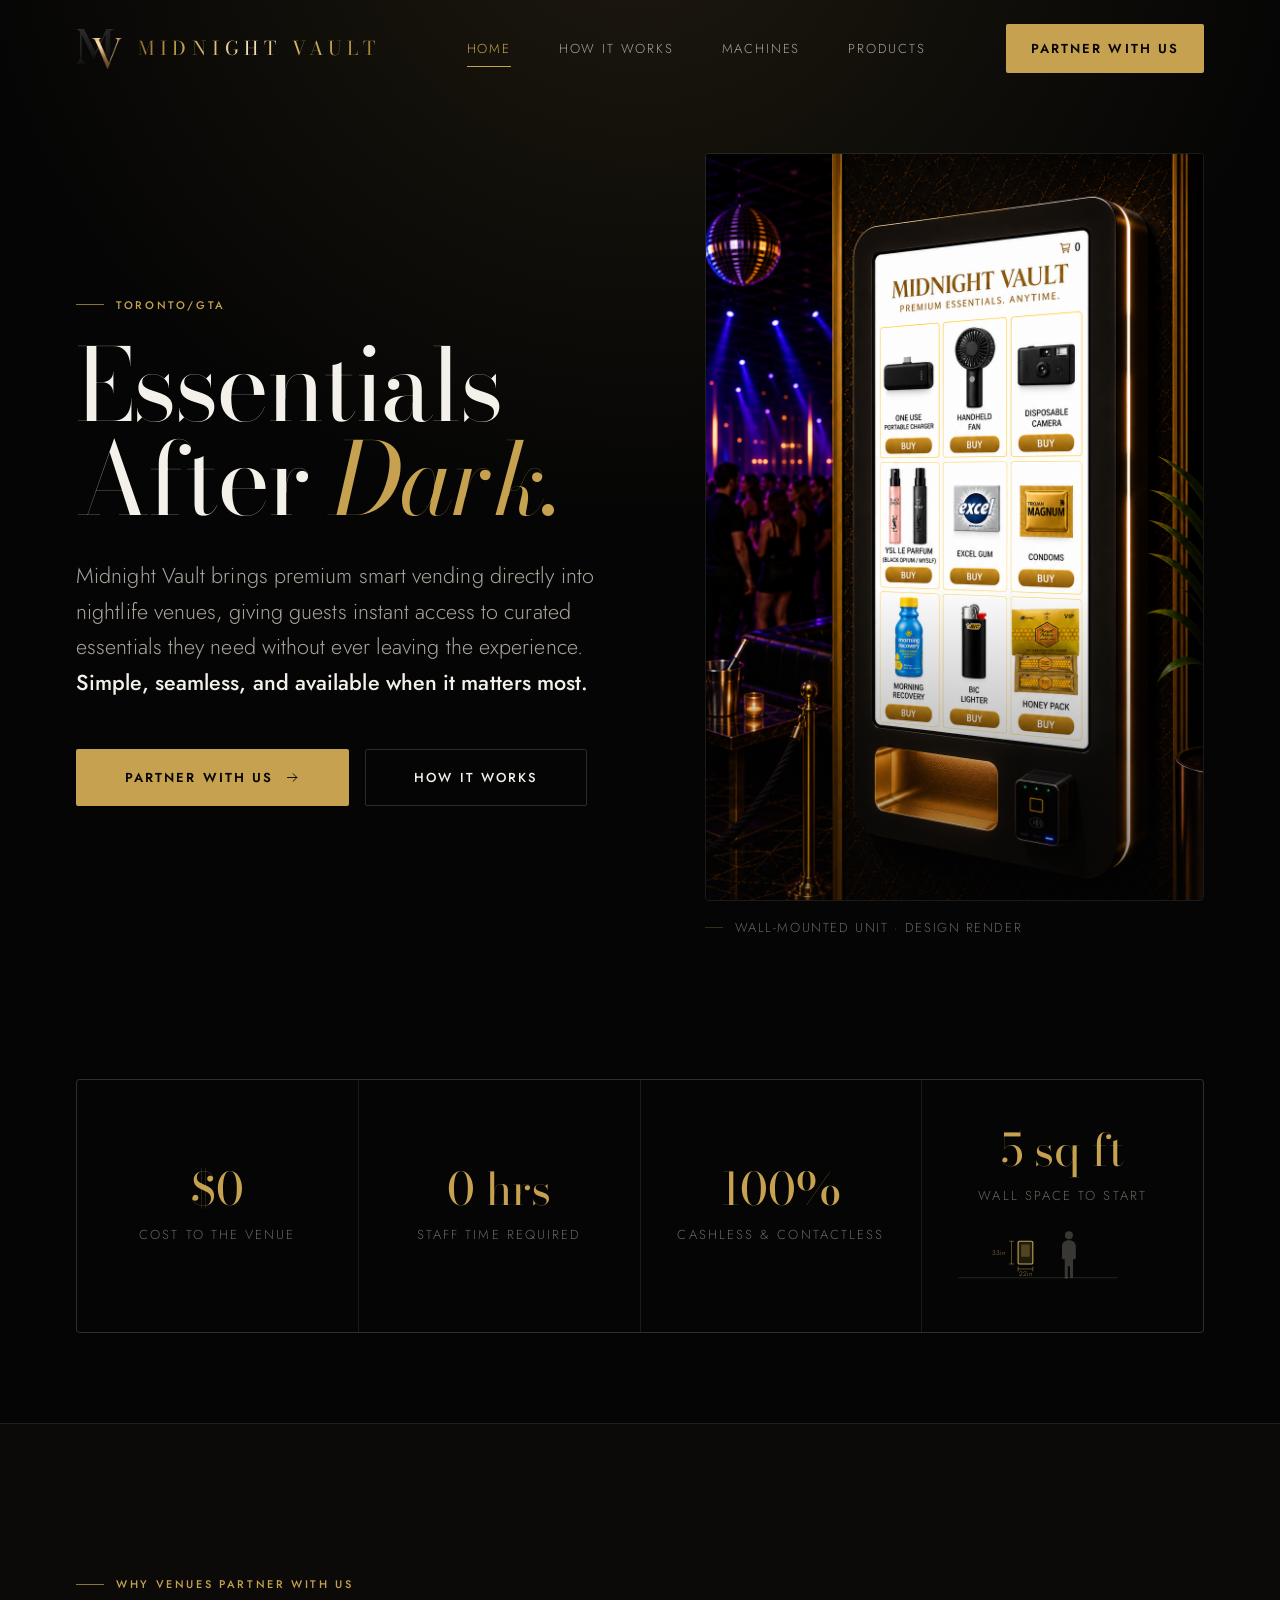
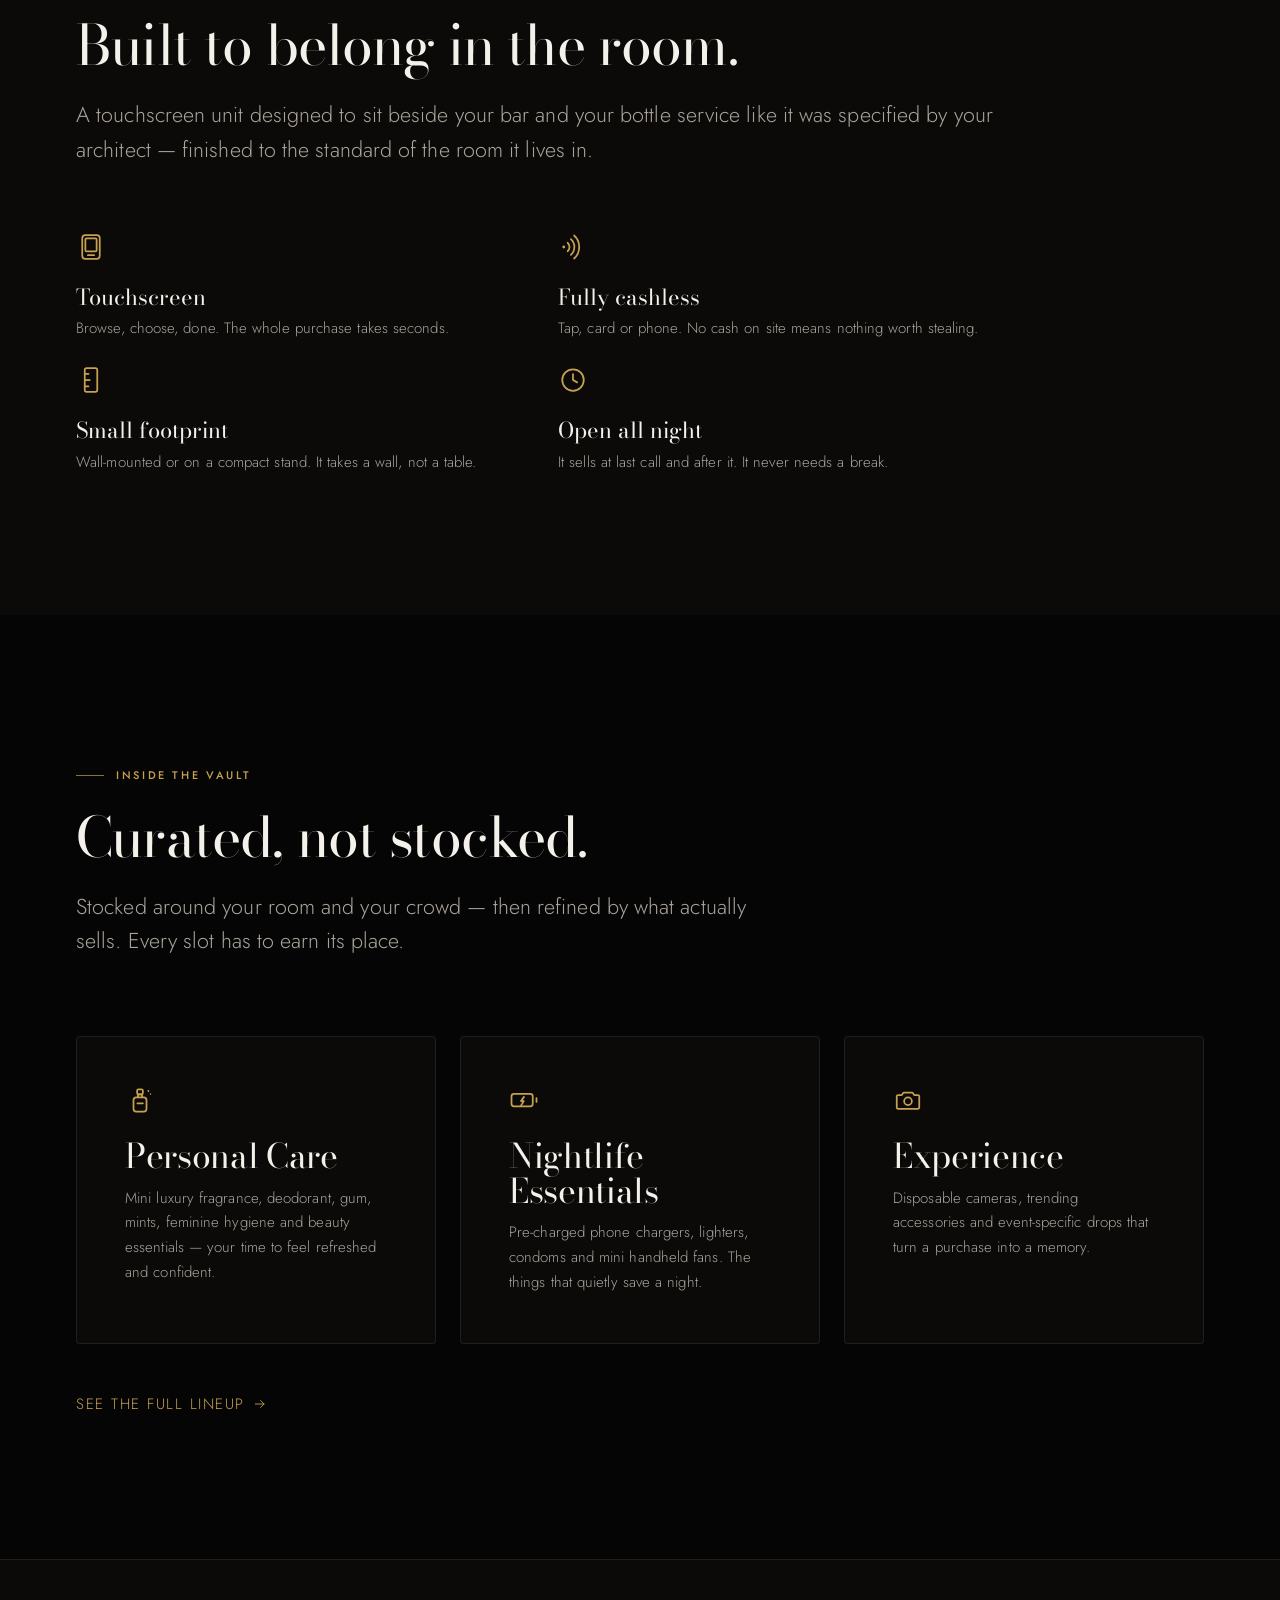
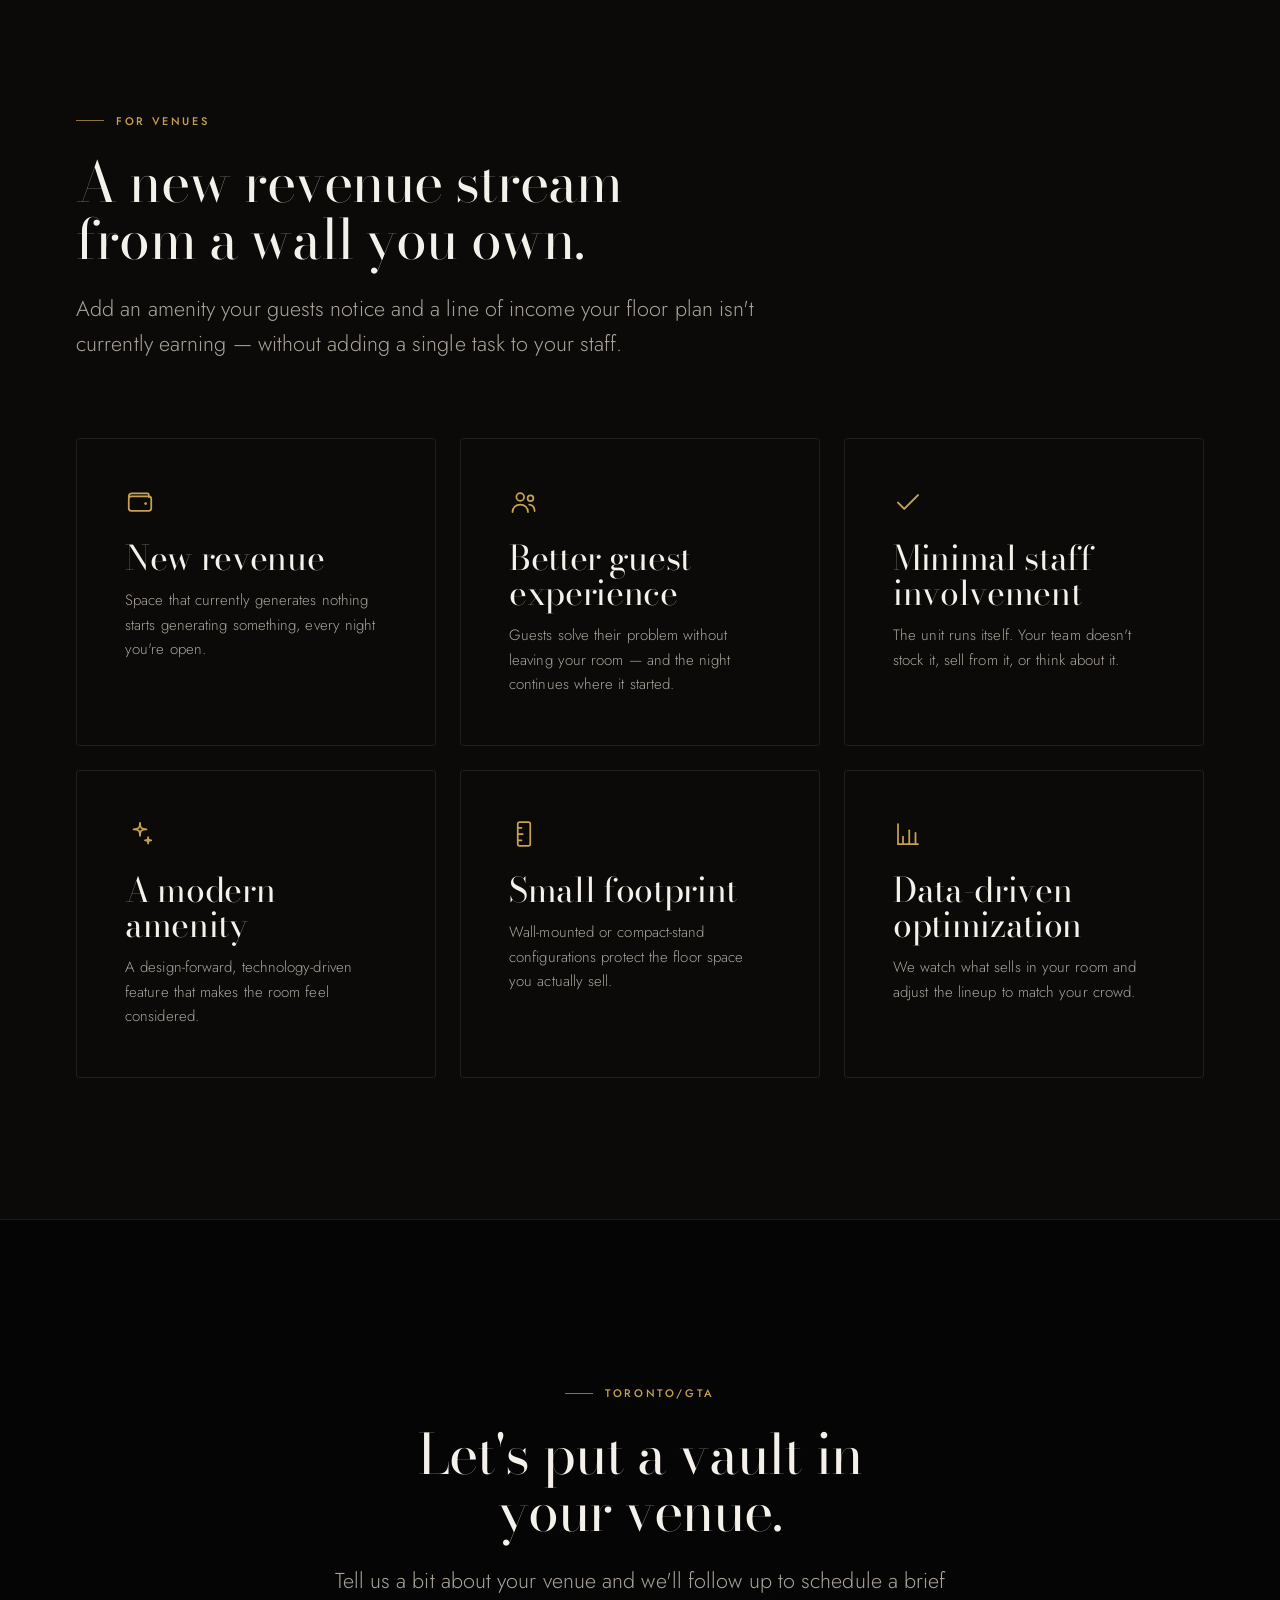
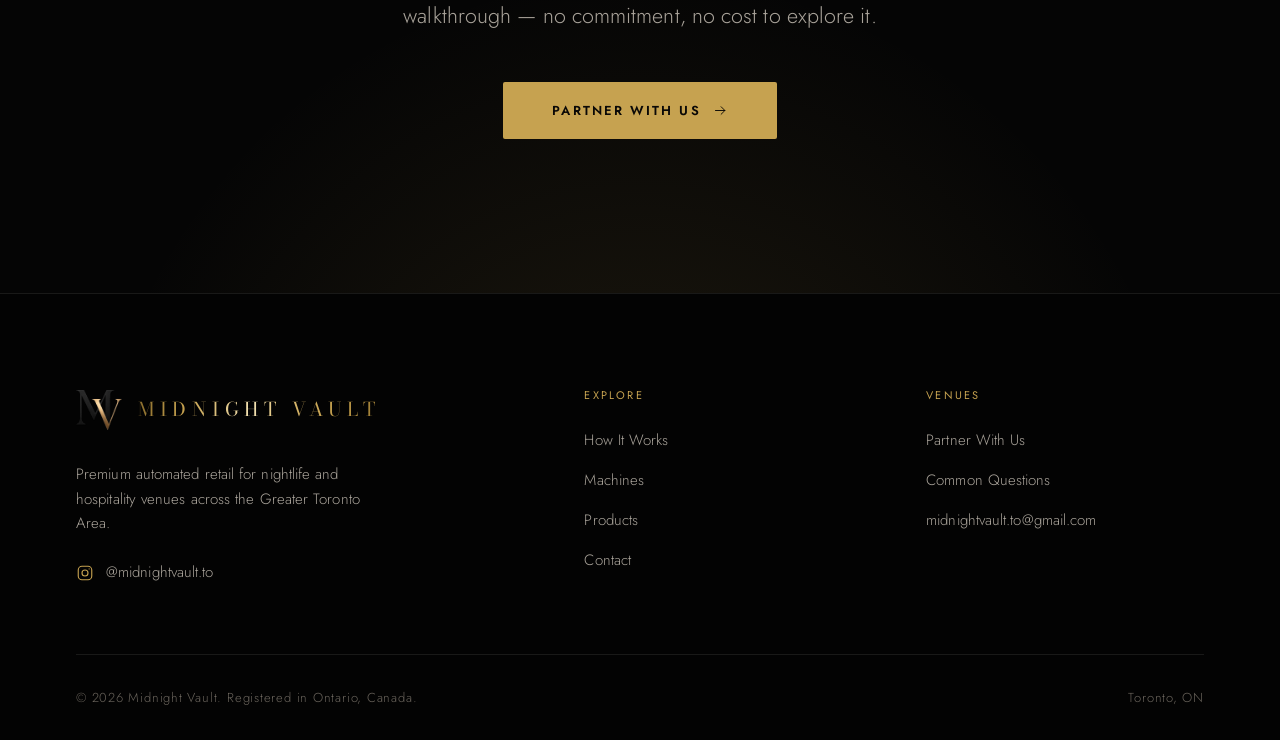
==== index.html @ 88d288f4 "Add Instagram link, new hero render, copy refinements - Instagram (@midnightvault.to) in every foote" ====
<!doctype html>
<html lang="en">
<head>
<meta charset="UTF-8">
<meta name="viewport" content="width=device-width, initial-scale=1">
<title>Midnight Vault — Premium Vending for Toronto Nightlife Venues</title>
<meta name="description" content="Midnight Vault installs premium touchscreen vending machines inside Toronto bars, clubs and lounges. Stocked with the essentials guests need mid-night. No cost to the venue, no work for your staff.">
<meta name="theme-color" content="#050505">
<link rel="icon" href="assets/img/favicon.svg" type="image/svg+xml">
<meta property="og:title" content="Midnight Vault — Essentials. Elevated.">
<meta property="og:description" content="Premium automated retail for Toronto nightlife venues. We install, stock and run it. You earn from the space.">
<meta property="og:type" content="website">
<link rel="preconnect" href="https://fonts.googleapis.com">
<link rel="preconnect" href="https://fonts.gstatic.com" crossorigin>
<link href="https://fonts.googleapis.com/css2?family=Bodoni+Moda:ital,opsz,wght@0,6..96,400;0,6..96,500;1,6..96,400&family=Jost:wght@300;400;500;600&display=swap" rel="stylesheet">
<link rel="stylesheet" href="assets/css/style.css">
<script>document.documentElement.className="js";</script>
</head>
<body>
<a class="skip-link" href="#main">Skip to main content</a>

<svg style="display:none" aria-hidden="true" focusable="false">
  
  <symbol id="i-arrow" viewBox="0 0 24 24" fill="none" stroke="currentColor" stroke-width="1.5" stroke-linecap="round" stroke-linejoin="round"><path d="M4 12h15"/><path d="M13 6l6 6-6 6"/></symbol>
  <symbol id="i-plus" viewBox="0 0 24 24" fill="none" stroke="currentColor" stroke-width="1.5" stroke-linecap="round"><path d="M12 5v14"/><path d="M5 12h14"/></symbol>
  <symbol id="i-check" viewBox="0 0 24 24" fill="none" stroke="currentColor" stroke-width="1.6" stroke-linecap="round" stroke-linejoin="round"><path d="M4 12.5l5 5L20 6.5"/></symbol>
  <symbol id="i-battery" viewBox="0 0 24 24" fill="none" stroke="currentColor" stroke-width="1.4" stroke-linecap="round" stroke-linejoin="round"><rect x="2" y="7" width="17" height="10" rx="2"/><path d="M22 10.5v3"/><path d="M12 9.5l-2.4 3.4h2.2L9.6 16.5"/></symbol>
  <symbol id="i-camera" viewBox="0 0 24 24" fill="none" stroke="currentColor" stroke-width="1.4" stroke-linecap="round" stroke-linejoin="round"><path d="M4 8h3l1.5-2h7L17 8h3a1 1 0 011 1v9a1 1 0 01-1 1H4a1 1 0 01-1-1V9a1 1 0 011-1z"/><circle cx="12" cy="13" r="3.1"/></symbol>
  <symbol id="i-fan" viewBox="0 0 24 24" fill="none" stroke="currentColor" stroke-width="1.4" stroke-linecap="round" stroke-linejoin="round"><circle cx="12" cy="12" r="1.3"/><path d="M12 10.8c0-3.4 1.4-6.3 3.9-6.8 1.5-.3 2.4 1 1.9 2.4-.7 2-2.7 3.5-5.8 4.4z"/><path d="M13.1 12c3.4 0 6.3 1.4 6.8 3.9.3 1.5-1 2.4-2.4 1.9-2-.7-3.5-2.7-4.4-5.8z"/><path d="M10.9 12.9c0 3.4-1.4 6.3-3.9 6.8-1.5.3-2.4-1-1.9-2.4.7-2 2.7-3.5 5.8-4.4z"/></symbol>
  <symbol id="i-droplet" viewBox="0 0 24 24" fill="none" stroke="currentColor" stroke-width="1.4" stroke-linecap="round" stroke-linejoin="round"><path d="M12 3.5c3.8 4.3 5.7 7.4 5.7 10a5.7 5.7 0 01-11.4 0c0-2.6 1.9-5.7 5.7-10z"/></symbol>
  <symbol id="i-perfume" viewBox="0 0 24 24" fill="none" stroke="currentColor" stroke-width="1.4" stroke-linecap="round" stroke-linejoin="round"><rect x="6.8" y="9.8" width="10.4" height="11.4" rx="2.2"/><path d="M10.4 9.8V7.4h3.2v2.4"/><rect x="9.7" y="3.4" width="4.6" height="4" rx="1.1"/><path d="M9.9 14.6h4.4"/><circle cx="18.7" cy="4.8" r="0.72" fill="currentColor" stroke="none"/><circle cx="20.4" cy="7.1" r="0.6" fill="currentColor" stroke="none"/></symbol>
  <symbol id="i-flame" viewBox="0 0 24 24" fill="none" stroke="currentColor" stroke-width="1.4" stroke-linecap="round" stroke-linejoin="round"><path d="M12 3c.6 3 3.2 4.1 4.4 6.6a6 6 0 11-10.4 4 6 6 0 011.9-4.3c.4 1.2 1.2 1.9 2 2 0-2.9 1-6 2.1-8.3z"/></symbol>
  <symbol id="i-shield" viewBox="0 0 24 24" fill="none" stroke="currentColor" stroke-width="1.4" stroke-linecap="round" stroke-linejoin="round"><path d="M12 3l7 3v6c0 4.4-3 7.4-7 9-4-1.6-7-4.6-7-9V6l7-3z"/><path d="M9 12.2l2 2 4-4.4"/></symbol>
  <symbol id="i-sparkle" viewBox="0 0 24 24" fill="none" stroke="currentColor" stroke-width="1.4" stroke-linejoin="round"><path d="M12 3c0 4.2-1 5.2-5.2 5.2 4.2 0 5.2 1 5.2 5.2 0-4.2 1-5.2 5.2-5.2C13 8.2 12 7.2 12 3z"/><path d="M18.5 14.5c0 2-.5 2.5-2.5 2.5 2 0 2.5.5 2.5 2.5 0-2 .5-2.5 2.5-2.5-2 0-2.5-.5-2.5-2.5z"/></symbol>
  <symbol id="i-screen" viewBox="0 0 24 24" fill="none" stroke="currentColor" stroke-width="1.4" stroke-linecap="round" stroke-linejoin="round"><rect x="5" y="2.5" width="14" height="19" rx="2.5"/><rect x="7.5" y="5" width="9" height="10.5" rx="1"/><path d="M9.5 18.5h5"/></symbol>
  <symbol id="i-tap" viewBox="0 0 24 24" fill="none" stroke="currentColor" stroke-width="1.4" stroke-linecap="round"><circle cx="4.6" cy="12" r="1.15" fill="currentColor" stroke="none"/><path d="M7.7 8.6a4.6 4.6 0 010 6.8"/><path d="M10.3 5.7a8.5 8.5 0 010 12.6"/><path d="M12.9 2.8a12.4 12.4 0 010 18.4"/></symbol>
  <symbol id="i-wallet" viewBox="0 0 24 24" fill="none" stroke="currentColor" stroke-width="1.4" stroke-linecap="round" stroke-linejoin="round"><path d="M3 7.5A2.5 2.5 0 015.5 5H18a1 1 0 011 1v2"/><rect x="3" y="7.5" width="18" height="11.5" rx="2"/><circle cx="16.5" cy="13.2" r="1.1" fill="currentColor" stroke="none"/></symbol>
  <symbol id="i-chart" viewBox="0 0 24 24" fill="none" stroke="currentColor" stroke-width="1.4" stroke-linecap="round" stroke-linejoin="round"><path d="M4 20V4"/><path d="M4 20h16"/><path d="M8 20v-6"/><path d="M13 20V9"/><path d="M18 20v-9"/></symbol>
  <symbol id="i-box" viewBox="0 0 24 24" fill="none" stroke="currentColor" stroke-width="1.4" stroke-linecap="round" stroke-linejoin="round"><path d="M3.5 8L12 3.5 20.5 8v8L12 20.5 3.5 16z"/><path d="M3.5 8L12 12.5 20.5 8"/><path d="M12 12.5v8"/></symbol>
  <symbol id="i-wrench" viewBox="0 0 24 24" fill="none" stroke="currentColor" stroke-width="1.4" stroke-linecap="round" stroke-linejoin="round"><path d="M15 6.2a4 4 0 00-5.5 5.1l-6 6L5.8 19.6l6-6A4 4 0 0017 8.1l-2.6 2.6-2.2-2.2z"/></symbol>
  <symbol id="i-ruler" viewBox="0 0 24 24" fill="none" stroke="currentColor" stroke-width="1.4" stroke-linecap="round" stroke-linejoin="round"><rect x="7" y="2.5" width="10" height="19" rx="1.5"/><path d="M7 7h3"/><path d="M7 12h4"/><path d="M7 17h3"/></symbol>
  <symbol id="i-users" viewBox="0 0 24 24" fill="none" stroke="currentColor" stroke-width="1.4" stroke-linecap="round" stroke-linejoin="round"><circle cx="9" cy="8" r="3.1"/><path d="M2.8 20c0-3.5 2.8-5.9 6.2-5.9s6.2 2.4 6.2 5.9"/><circle cx="17.2" cy="9" r="2.3"/><path d="M16.2 14.1c2.5.4 4.3 2.2 4.3 5.1"/></symbol>
  <symbol id="i-clock" viewBox="0 0 24 24" fill="none" stroke="currentColor" stroke-width="1.4" stroke-linecap="round" stroke-linejoin="round"><circle cx="12" cy="12" r="8.6"/><path d="M12 7.2V12l3.3 1.9"/></symbol>
  <symbol id="i-mail" viewBox="0 0 24 24" fill="none" stroke="currentColor" stroke-width="1.4" stroke-linecap="round" stroke-linejoin="round"><rect x="3" y="5" width="18" height="14" rx="2"/><path d="M3.5 6.5l8.5 6 8.5-6"/></symbol>
  <symbol id="i-pin" viewBox="0 0 24 24" fill="none" stroke="currentColor" stroke-width="1.4" stroke-linecap="round" stroke-linejoin="round"><path d="M12 21s7-5.6 7-11a7 7 0 10-14 0c0 5.4 7 11 7 11z"/><circle cx="12" cy="10" r="2.6"/></symbol>
</svg>

<header class="site-header">
  <div class="container nav">
    <a class="logo" href="index.html" aria-label="Midnight Vault home">
      <img class="logo-mark" src="assets/img/logo-mark.png" alt="" width="440" height="385">
      <span class="logo-type">
        <span class="logo-name">Midnight Vault</span>
      </span>
    </a>
    <nav class="nav-links" aria-label="Primary">
      <a href="index.html" aria-current="page">Home</a>
      <a href="how-it-works.html">How It Works</a>
      <a href="machines.html">Machines</a>
      <a href="products.html">Products</a>
    </nav>
    <div class="nav-cta">
      <a class="btn btn-primary" href="contact.html">Partner With Us</a>
      <button class="nav-toggle" type="button" aria-expanded="false" aria-controls="mobile-menu" aria-label="Menu">
        <span></span><span></span><span></span>
      </button>
    </div>
  </div>
</header>

<div class="mobile-menu" id="mobile-menu">
  <a class="m-link" href="index.html">Home</a>
  <a class="m-link" href="how-it-works.html">How It Works</a>
  <a class="m-link" href="machines.html">Machines</a>
  <a class="m-link" href="products.html">Products</a>
  <a class="m-link" href="contact.html">Contact</a>
  <a class="btn btn-primary" href="contact.html">Partner With Us</a>
</div>

<main id="main">

  <!-- ================= HERO ================= -->
  <section class="hero">
    <div class="container">
      <div class="hero-grid">
        <div class="hero-copy reveal">
          <span class="label">Toronto/GTA</span>
          <h1 class="hero-title">Essentials<br>After <span class="italic">Dark.</span></h1>
          <p class="hero-sub">
            Midnight Vault brings premium smart vending directly into nightlife venues,
            giving guests instant access to curated essentials they need without ever
            leaving the experience. <strong>Simple, seamless, and available when it
            matters most.</strong>
          </p>
          <div class="btn-row">
            <a class="btn btn-primary" href="contact.html">Partner With Us <svg aria-hidden="true"><use href="#i-arrow"/></svg></a>
            <a class="btn btn-ghost" href="how-it-works.html">How It Works</a>
          </div>
        </div>

        <div class="hero-media reveal" data-delay="2">
          <div class="machine-frame">
            <img src="assets/img/machine-wall-mounted.png"
                 alt="Midnight Vault wall-mounted touchscreen vending machine inside a nightclub, its screen showing a grid of essentials — portable charger, handheld fan, disposable camera, fragrance, gum, condoms, recovery drink, lighter and a honey pack."
                 width="1024" height="1536" fetchpriority="high">
          </div>
          <p class="machine-caption">Wall-mounted unit · design render</p>
        </div>
      </div>
    </div>
  </section>

  <!-- ================= TRUST STRIP ================= -->
  <section class="section section--tight stat-section">
    <div class="container">
      <div class="stat-row reveal">
        <div class="stat"><div class="stat-num">$0</div><div class="stat-label">Cost to the venue</div></div>
        <div class="stat"><div class="stat-num">0 hrs</div><div class="stat-label">Staff time required</div></div>
        <div class="stat"><div class="stat-num">100%</div><div class="stat-label">Cashless &amp; contactless</div></div>
        <div class="stat stat--viz"><div class="stat-num">5 sq ft</div><div class="stat-label">Wall space to start</div><svg class="stat-viz" viewBox="0 0 152 56" role="img" aria-label="Scale: the unit stands about half the height of an average adult"><line x1="4" y1="50.5" x2="148" y2="50.5" stroke="currentColor" stroke-opacity="0.2"/><rect x="58" y="17.4" width="13.3" height="20.6" rx="1.2" fill="rgba(198,162,80,0.14)" stroke="#C6A250"/><rect x="60.8" y="20.4" width="7.7" height="11" rx="0.5" fill="#C6A250" fill-opacity="0.3"/><path d="M52 17.4v20.6M49.8 17.4h4.4M49.8 38h4.4" stroke="#C6A250" stroke-opacity="0.5" stroke-width="0.8"/><text x="46.5" y="30" font-size="6" fill="#C6A250" fill-opacity="0.8" text-anchor="end">33in</text><path d="M58 42.5h13.3M58 40.3v4.4M71.3 40.3v4.4" stroke="#C6A250" stroke-opacity="0.5" stroke-width="0.8"/><text x="64.6" y="49" font-size="6" fill="#C6A250" fill-opacity="0.8" text-anchor="middle">22in</text><g fill="currentColor" fill-opacity="0.32"><circle cx="104" cy="12" r="3.6"/><path d="M104 16.6c-3.9 0-6.3 2.2-6.3 5.6v9.9c0 .8.7 1.5 1.5 1.5h1v17.5h2.8V40h1.9v10.5h2.8V33.6h1c.8 0 1.5-.7 1.5-1.5v-9.9c0-3.4-2.4-5.6-6.2-5.6z"/></g></svg></div>
      </div>
    </div>
  </section>

  <!-- ================= THE MACHINE ================= -->
  <section class="section section--raised section--line">
    <div class="container">
      <div class="split split--solo">
        <div class="split-copy reveal">
          <span class="label">Why venues partner with us</span>
          <h2>Built to belong in the room.</h2>
          <p class="lede">
            A touchscreen unit designed to sit beside your bar and your bottle service
            like it was specified by your architect — finished to the standard of the
            room it lives in.
          </p>
          <div class="grid grid-2" style="margin-top: var(--s8);">
            <div>
              <svg class="card-icon" aria-hidden="true"><use href="#i-screen"/></svg>
              <h4>Touchscreen</h4>
              <p style="font-size: var(--fs-sm); margin-top: var(--s2);">Browse, choose, done. The whole purchase takes seconds.</p>
            </div>
            <div>
              <svg class="card-icon" aria-hidden="true"><use href="#i-tap"/></svg>
              <h4>Fully cashless</h4>
              <p style="font-size: var(--fs-sm); margin-top: var(--s2);">Tap, card or phone. No cash on site means nothing worth stealing.</p>
            </div>
            <div>
              <svg class="card-icon" aria-hidden="true"><use href="#i-ruler"/></svg>
              <h4>Small footprint</h4>
              <p style="font-size: var(--fs-sm); margin-top: var(--s2);">Wall-mounted or on a compact stand. It takes a wall, not a table.</p>
            </div>
            <div>
              <svg class="card-icon" aria-hidden="true"><use href="#i-clock"/></svg>
              <h4>Open all night</h4>
              <p style="font-size: var(--fs-sm); margin-top: var(--s2);">It sells at last call and after it. It never needs a break.</p>
            </div>
          </div>
        </div>
      </div>
    </div>
  </section>

  <!-- ================= WHAT'S INSIDE ================= -->
  <section class="section">
    <div class="container">
      <div class="section-head reveal">
        <span class="label">Inside the vault</span>
        <h2>Curated, not stocked.</h2>
        <p class="lede">
          Stocked around your room and your crowd — then refined by what actually
          sells. Every slot has to earn its place.
        </p>
      </div>

      <div class="grid grid-3">
        <article class="card reveal">
          <svg class="card-icon" aria-hidden="true"><use href="#i-perfume"/></svg>
          <h3>Personal Care</h3>
          <p>Mini luxury fragrance, deodorant, gum, mints, feminine hygiene and beauty essentials — your time to feel refreshed and confident.</p>
        </article>
        <article class="card reveal" data-delay="1">
          <svg class="card-icon" aria-hidden="true"><use href="#i-battery"/></svg>
          <h3>Nightlife Essentials</h3>
          <p>Pre-charged phone chargers, lighters, condoms and mini handheld fans. The things that quietly save a night.</p>
        </article>
        <article class="card reveal" data-delay="2">
          <svg class="card-icon" aria-hidden="true"><use href="#i-camera"/></svg>
          <h3>Experience</h3>
          <p>Disposable cameras, trending accessories and event-specific drops that turn a purchase into a memory.</p>
        </article>
      </div>

      <div class="btn-row reveal">
        <a class="link" href="products.html">See the full lineup <svg aria-hidden="true"><use href="#i-arrow"/></svg></a>
      </div>
    </div>
  </section>

  <!-- ================= WHY VENUES ================= -->
  <section class="section section--raised section--line">
    <div class="container">
      <div class="section-head reveal">
        <span class="label">For venues</span>
        <h2>A new revenue stream<br>from a wall you own.</h2>
        <p class="lede">
          Add an amenity your guests notice and a line of income your floor plan
          isn't currently earning — without adding a single task to your staff.
        </p>
      </div>

      <div class="grid grid-3">
        <article class="card reveal">
          <svg class="card-icon" aria-hidden="true"><use href="#i-wallet"/></svg>
          <h3>New revenue</h3>
          <p>Space that currently generates nothing starts generating something, every night you're open.</p>
        </article>
        <article class="card reveal" data-delay="1">
          <svg class="card-icon" aria-hidden="true"><use href="#i-users"/></svg>
          <h3>Better guest experience</h3>
          <p>Guests solve their problem without leaving your room — and the night continues where it started.</p>
        </article>
        <article class="card reveal" data-delay="2">
          <svg class="card-icon" aria-hidden="true"><use href="#i-check"/></svg>
          <h3>Minimal staff involvement</h3>
          <p>The unit runs itself. Your team doesn't stock it, sell from it, or think about it.</p>
        </article>
        <article class="card reveal">
          <svg class="card-icon" aria-hidden="true"><use href="#i-sparkle"/></svg>
          <h3>A modern amenity</h3>
          <p>A design-forward, technology-driven feature that makes the room feel considered.</p>
        </article>
        <article class="card reveal" data-delay="1">
          <svg class="card-icon" aria-hidden="true"><use href="#i-ruler"/></svg>
          <h3>Small footprint</h3>
          <p>Wall-mounted or compact-stand configurations protect the floor space you actually sell.</p>
        </article>
        <article class="card reveal" data-delay="2">
          <svg class="card-icon" aria-hidden="true"><use href="#i-chart"/></svg>
          <h3>Data-driven optimization</h3>
          <p>We watch what sells in your room and adjust the lineup to match your crowd.</p>
        </article>
      </div>
    </div>
  </section>

  <!-- ================= CTA ================= -->
  <section class="cta-band">
    <div class="container">
      <div class="reveal">
        <span class="label" style="justify-content:center;">Toronto/GTA</span>
        <h2>Let's put a vault in your venue.</h2>
        <p class="lede" style="max-width: 52ch; margin-inline: auto;">
          Tell us a bit about your venue and we'll follow up to schedule a brief
          walkthrough — no commitment, no cost to explore it.
        </p>
        <div class="btn-row" style="justify-content:center;">
          <a class="btn btn-primary" href="contact.html">Partner With Us <svg aria-hidden="true"><use href="#i-arrow"/></svg></a>
        </div>
      </div>
    </div>
  </section>

</main>

<footer class="site-footer">
  <div class="container">
    <div class="footer-grid">
      <div class="footer-brand">
        <a class="logo" href="index.html">
          <img class="logo-mark" src="assets/img/logo-mark.png" alt="" width="440" height="385">
          <span class="logo-type">
            <span class="logo-name">Midnight Vault</span>
          </span>
        </a>
        <p>Premium automated retail for nightlife and hospitality venues across the Greater Toronto Area.</p>
        <a class="footer-social" href="https://www.instagram.com/midnightvault.to/" target="_blank" rel="noopener" aria-label="Midnight Vault on Instagram"><svg viewBox="0 0 24 24" fill="none" stroke="currentColor" stroke-width="1.5" stroke-linecap="round" stroke-linejoin="round" aria-hidden="true"><rect x="3" y="3" width="18" height="18" rx="5"/><circle cx="12" cy="12" r="4"/><circle cx="17.5" cy="6.5" r="0.7" fill="currentColor" stroke="none"/></svg><span>@midnightvault.to</span></a>
      </div>
      <div class="footer-col">
        <h4>Explore</h4>
        <ul>
          <li><a href="how-it-works.html">How It Works</a></li>
          <li><a href="machines.html">Machines</a></li>
          <li><a href="products.html">Products</a></li>
          <li><a href="contact.html">Contact</a></li>
        </ul>
      </div>
      <div class="footer-col">
        <h4>Venues</h4>
        <ul>
          <li><a href="contact.html">Partner With Us</a></li>
          <li><a href="how-it-works.html#faq">Common Questions</a></li>
          <li><a href="mailto:midnightvault.to@gmail.com">midnightvault.to@gmail.com</a></li>
        </ul>
      </div>
    </div>
    <div class="footer-bottom">
      <span>&copy; <span data-year>2026</span> Midnight Vault. Registered in Ontario, Canada.</span>
      <span>Toronto, ON</span>
    </div>
  </div>
</footer>

<script src="assets/js/main.js"></script>
</body>
</html>
---- assets/css/style.css ----
/* ==========================================================================
   MIDNIGHT VAULT — Design System
   Black base. Off-white type. Gold used strategically, never as wallpaper.
   ========================================================================== */

/* --- Reset ---------------------------------------------------------------- */
*, *::before, *::after { box-sizing: border-box; }
* { margin: 0; }
html { -webkit-text-size-adjust: 100%; }
body { -webkit-font-smoothing: antialiased; -moz-osx-font-smoothing: grayscale; }
img, svg, video { display: block; max-width: 100%; }
button, input, select, textarea { font: inherit; color: inherit; }
a { color: inherit; text-decoration: none; }
ul, ol { list-style: none; padding: 0; }

/* --- Tokens --------------------------------------------------------------- */
:root {
  /* Base — near-black, warm-shifted so gold sits naturally on it */
  --bg:            #050505;
  --bg-raised:     #0b0a09;
  --bg-raised-2:   #121110;
  --bg-inset:      #030303;

  /* Text — off-white ramp. This is what carries the page. */
  --text:          #F4F1EA;
  --text-2:        #A9A39A;
  --text-3:        #6B655D;

  /* Gold — accents only: buttons, icons, rules, hovers, key words */
  --gold:          #C6A250;
  --gold-bright:   #E8CE8E;
  --gold-deep:     #8A6D2C;
  --gold-veil:     rgba(198, 162, 80, 0.10);
  --gold-line:     rgba(198, 162, 80, 0.26);

  /* Structure */
  --line:          rgba(244, 241, 234, 0.09);
  --line-strong:   rgba(244, 241, 234, 0.16);
  --on-gold:       #0A0806;

  /* Type */
  --font-display: "Bodoni Moda", Didot, Georgia, serif;
  --font-body: Jost, -apple-system, BlinkMacSystemFont, "Segoe UI", sans-serif;

  --fs-hero:  clamp(3rem, 7.2vw + 0.5rem, 7.5rem);
  --fs-h1:    clamp(2.5rem, 5vw + 0.5rem, 5rem);
  --fs-h2:    clamp(2rem, 3.4vw + 0.75rem, 3.75rem);
  --fs-h3:    clamp(1.5rem, 1.4vw + 1rem, 2.125rem);
  --fs-h4:    1.375rem;
  --fs-lede:  clamp(1.0625rem, 0.5vw + 0.95rem, 1.375rem);
  --fs-body:  1.0625rem;
  --fs-sm:    0.9375rem;
  --fs-xs:    0.8125rem;
  --fs-label: 0.6875rem;

  /* Space — 8pt rhythm */
  --s1: 4px;  --s2: 8px;  --s3: 12px; --s4: 16px;
  --s5: 24px; --s6: 32px; --s7: 48px; --s8: 64px;
  --s9: 96px; --s10: 128px; --s11: 176px;

  --section-y: clamp(80px, 11vw, 176px);
  --container: 1240px;
  --container-narrow: 780px;

  --radius:    2px;
  --radius-lg: 4px;

  --ease: cubic-bezier(0.22, 0.61, 0.36, 1);
  --ease-out: cubic-bezier(0.16, 1, 0.3, 1);
  --dur: 340ms;
}

/* --- Base ----------------------------------------------------------------- */
html { scroll-behavior: smooth; }

body {
  background: var(--bg);
  color: var(--text);
  font-family: var(--font-body);
  font-size: var(--fs-body);
  font-weight: 300;
  line-height: 1.65;
  letter-spacing: 0.005em;
  overflow-x: hidden;
}

h1, h2, h3, h4 {
  font-family: var(--font-display);
  font-weight: 400;
  line-height: 1.03;
  letter-spacing: -0.015em;
  color: var(--text);
}

h1 { font-size: var(--fs-h1); }
h2 { font-size: var(--fs-h2); }
h3 { font-size: var(--fs-h3); letter-spacing: -0.01em; }
h4 { font-size: var(--fs-h4); letter-spacing: 0; }

p { color: var(--text-2); }
strong, b { font-weight: 500; color: var(--text); }

/* The single most important accent utility. Use sparingly. */
.gold { color: var(--gold); }
.italic { font-style: italic; }

::selection { background: var(--gold); color: var(--on-gold); }

:focus-visible {
  outline: 2px solid var(--gold);
  outline-offset: 3px;
}

.skip-link {
  position: absolute; left: -9999px; top: var(--s4);
  background: var(--gold); color: var(--on-gold);
  padding: var(--s3) var(--s5); z-index: 200; border-radius: var(--radius);
}
.skip-link:focus { left: var(--s4); }

/* --- Layout --------------------------------------------------------------- */
.container {
  width: 100%;
  max-width: var(--container);
  margin-inline: auto;
  padding-inline: clamp(20px, 5vw, 56px);
}
.narrow { max-width: var(--container-narrow); }

.section { padding-block: var(--section-y); position: relative; }
.section--tight { padding-block: clamp(56px, 7vw, 104px); }
.section--raised { background: var(--bg-raised); }
.section--line { border-top: 1px solid var(--line); }

.section-head { max-width: 720px; margin-bottom: clamp(48px, 6vw, 88px); }
.section-head--center { margin-inline: auto; text-align: center; }

/* Eyebrow label — one of the few places gold is allowed to speak */
.label {
  display: inline-flex; align-items: center; gap: var(--s3);
  font-size: var(--fs-label);
  font-weight: 500;
  letter-spacing: 0.24em;
  text-transform: uppercase;
  color: var(--gold);
  margin-bottom: var(--s5);
}
.label::before {
  content: ""; width: 28px; height: 1px;
  background: var(--gold); opacity: 0.7;
}
.section-head--center .label::after {
  content: ""; width: 28px; height: 1px;
  background: var(--gold); opacity: 0.7;
}

.lede {
  font-size: var(--fs-lede);
  line-height: 1.6;
  color: var(--text-2);
  font-weight: 300;
  margin-top: var(--s5);
}

.rule {
  height: 1px; border: 0;
  background: linear-gradient(90deg, var(--gold-line), transparent);
  margin-block: var(--s7);
}

/* --- Buttons -------------------------------------------------------------- */
.btn {
  display: inline-flex; align-items: center; justify-content: center;
  gap: var(--s3);
  padding: 17px var(--s7);
  font-size: var(--fs-xs);
  font-weight: 500;
  letter-spacing: 0.16em;
  text-transform: uppercase;
  border-radius: var(--radius);
  border: 1px solid transparent;
  cursor: pointer;
  transition: background var(--dur) var(--ease), color var(--dur) var(--ease),
              border-color var(--dur) var(--ease), transform var(--dur) var(--ease),
              box-shadow var(--dur) var(--ease);
  white-space: nowrap;
}
.btn svg { width: 15px; height: 15px; transition: transform var(--dur) var(--ease); }

.btn-primary {
  background: var(--gold);
  color: var(--on-gold);
  font-weight: 600;
}
.btn-primary:hover {
  background: var(--gold-bright);
  transform: translateY(-2px);
  box-shadow: 0 12px 34px -14px rgba(198, 162, 80, 0.6);
}
.btn-primary:hover svg { transform: translateX(4px); }

.btn-ghost {
  border-color: var(--line-strong);
  color: var(--text);
  background: transparent;
}
.btn-ghost:hover {
  border-color: var(--gold);
  color: var(--gold);
}
.btn-ghost:hover svg { transform: translateX(4px); }

.btn-row { display: flex; flex-wrap: wrap; gap: var(--s4); margin-top: var(--s7); }
.section-head--center .btn-row { justify-content: center; }

/* Text link with gold underline reveal */
.link {
  color: var(--gold);
  font-size: var(--fs-sm);
  letter-spacing: 0.1em;
  text-transform: uppercase;
  display: inline-flex; align-items: center; gap: var(--s2);
  position: relative;
  padding-bottom: 2px;
}
.link::after {
  content: ""; position: absolute; left: 0; bottom: 0;
  width: 100%; height: 1px; background: var(--gold);
  transform: scaleX(0); transform-origin: right;
  transition: transform var(--dur) var(--ease);
}
.link:hover::after { transform: scaleX(1); transform-origin: left; }
.link svg { width: 14px; height: 14px; transition: transform var(--dur) var(--ease); }
.link:hover svg { transform: translateX(3px); }

/* --- Header --------------------------------------------------------------- */
.site-header {
  position: fixed; inset: 0 0 auto 0; z-index: 100;
  padding-block: var(--s5);
  transition: background var(--dur) var(--ease), padding var(--dur) var(--ease),
              border-color var(--dur) var(--ease);
  border-bottom: 1px solid transparent;
}
.site-header.is-stuck {
  background: rgba(5, 5, 5, 0.86);
  backdrop-filter: blur(14px) saturate(140%);
  -webkit-backdrop-filter: blur(14px) saturate(140%);
  border-bottom-color: var(--line);
  padding-block: var(--s4);
}

.nav { display: flex; align-items: center; justify-content: space-between; gap: var(--s6); }

.logo { display: inline-flex; align-items: center; gap: var(--s4); }

/* MV monogram artwork */
.logo-mark { width: 46px; height: auto; flex: none; }

/* Large stacked lockup (thank-you page) */
.brand-stack {
  display: flex; flex-direction: column; align-items: center;
  gap: var(--s5);
  margin-bottom: var(--s7);
}
.brand-mark { width: 112px; height: auto; }
.brand-name {
  font-family: var(--font-display);
  font-size: 1.625rem;
  letter-spacing: 0.36em;
  text-transform: uppercase;
  color: var(--gold);
  padding-right: 0.36em;
  padding-bottom: var(--s5);
  border-bottom: 1px solid var(--gold-line);
}
.logo-type { display: flex; flex-direction: column; line-height: 1; }
.logo-name {
  font-family: var(--font-display);
  font-size: 1.1875rem;
  font-weight: 400;
  letter-spacing: 0.3em;
  text-transform: uppercase;
  white-space: nowrap;
  color: var(--gold);
  /* trailing letter-space would otherwise push the wordmark off-centre */
  padding-right: 0.3em;
}
/* Brushed-gold fill echoing the metallic V in the monogram */
@supports (-webkit-background-clip: text) or (background-clip: text) {
  .logo-name, .brand-name {
    background: linear-gradient(100deg,
      #8A6D2C 0%, #C6A250 20%, #F4E3B4 46%, #D9BA72 58%, #C6A250 76%, #96762F 100%);
    -webkit-background-clip: text;
    background-clip: text;
    -webkit-text-fill-color: transparent;
    color: transparent;
  }
}
.logo-sub {
  font-size: 0.5625rem;
  letter-spacing: 0.26em;
  text-transform: uppercase;
  color: var(--text-3);
  margin-top: 5px;
  white-space: nowrap;
}

.nav-links { display: flex; align-items: center; gap: var(--s7); }
.nav-links a {
  font-size: var(--fs-xs);
  letter-spacing: 0.14em;
  text-transform: uppercase;
  color: var(--text-2);
  position: relative;
  padding-block: var(--s2);
  white-space: nowrap;
  transition: color var(--dur) var(--ease);
}
.nav-links a::after {
  content: ""; position: absolute; left: 0; bottom: 0;
  width: 100%; height: 1px; background: var(--gold);
  transform: scaleX(0); transform-origin: right;
  transition: transform var(--dur) var(--ease);
}
.nav-links a:hover { color: var(--text); }
.nav-links a:hover::after { transform: scaleX(1); transform-origin: left; }
.nav-links a[aria-current="page"] { color: var(--gold); }
.nav-links a[aria-current="page"]::after { transform: scaleX(1); }

.nav-cta { display: flex; align-items: center; gap: var(--s5); }
.nav-cta .btn { padding: 13px var(--s5); }

.nav-toggle {
  display: none;
  width: 44px; height: 44px;
  background: none; border: 1px solid var(--line-strong);
  border-radius: var(--radius);
  cursor: pointer;
  position: relative;
}
.nav-toggle span {
  position: absolute; left: 13px; width: 18px; height: 1px;
  background: var(--text);
  transition: transform var(--dur) var(--ease), opacity var(--dur) var(--ease);
}
.nav-toggle span:nth-child(1) { top: 17px; }
.nav-toggle span:nth-child(2) { top: 22px; }
.nav-toggle span:nth-child(3) { top: 27px; }
.nav-toggle[aria-expanded="true"] span:nth-child(1) { transform: translateY(5px) rotate(45deg); }
.nav-toggle[aria-expanded="true"] span:nth-child(2) { opacity: 0; }
.nav-toggle[aria-expanded="true"] span:nth-child(3) { transform: translateY(-5px) rotate(-45deg); }

.mobile-menu {
  position: fixed; inset: 0; z-index: 99;
  background: var(--bg);
  padding: 120px clamp(20px, 6vw, 48px) var(--s8);
  display: flex; flex-direction: column;
  opacity: 0; visibility: hidden;
  transition: opacity var(--dur) var(--ease), visibility var(--dur) var(--ease);
  overflow-y: auto;
}
.mobile-menu.is-open { opacity: 1; visibility: visible; }
.mobile-menu a.m-link {
  font-family: var(--font-display);
  font-size: clamp(1.75rem, 7vw, 2.5rem);
  color: var(--text);
  padding-block: var(--s4);
  border-bottom: 1px solid var(--line);
  transition: color var(--dur) var(--ease), padding-left var(--dur) var(--ease);
}
.mobile-menu a.m-link:hover { color: var(--gold); padding-left: var(--s3); }
.mobile-menu .btn { margin-top: var(--s8); }

/* --- Hero ----------------------------------------------------------------- */
.hero {
  position: relative;
  padding-top: clamp(140px, 17vh, 200px);
  padding-bottom: var(--section-y);
  overflow: hidden;
}
.hero::before {
  content: "";
  position: absolute; top: -10%; left: 50%; transform: translateX(-50%);
  width: 120vw; height: 80vh;
  background: radial-gradient(ellipse at 50% 0%, rgba(198,162,80,0.13), transparent 62%);
  pointer-events: none;
}
.hero .container { position: relative; z-index: 1; }

.hero-grid {
  display: grid;
  grid-template-columns: 1.05fr 0.95fr;
  gap: clamp(40px, 6vw, 88px);
  align-items: center;
}

.hero-title {
  font-size: var(--fs-hero);
  /* Title case — tighter than caps wanted, since lowercase letters close the gaps */
  line-height: 0.94;
  letter-spacing: -0.02em;
}
.hero-title .italic { font-style: italic; color: var(--gold); }

.hero-sub {
  font-size: var(--fs-lede);
  color: var(--text-2);
  max-width: 48ch;
  margin-top: var(--s6);
  font-weight: 300;
}

/* --- Machine imagery ------------------------------------------------------ */
.machine-frame {
  position: relative;
  border-radius: var(--radius-lg);
  overflow: hidden;
  border: 1px solid var(--line);
}
.machine-frame img { width: 100%; height: auto; }
.machine-frame::after {
  content: "";
  position: absolute; inset: 0;
  background: linear-gradient(to top, rgba(5,5,5,0.5), transparent 42%);
  pointer-events: none;
}
.machine-caption {
  font-size: var(--fs-xs);
  letter-spacing: 0.12em;
  text-transform: uppercase;
  color: var(--text-3);
  margin-top: var(--s4);
  display: flex; align-items: center; gap: var(--s3);
}
.machine-caption::before {
  content: ""; width: 18px; height: 1px; background: var(--gold-line); flex: none;
}


/* --- Stats ---------------------------------------------------------------- */
.stat-row {
  display: grid;
  grid-template-columns: repeat(4, minmax(0, 1fr));
  gap: 1px;
  background: var(--line);
  border: 1px solid var(--line);
  border-radius: var(--radius-lg);
  overflow: hidden;
}
.stat { background: var(--bg); padding: var(--s7) var(--s6); text-align: center; }
.stat-num {
  font-family: var(--font-display);
  font-size: clamp(2.25rem, 3.5vw, 3.25rem);
  line-height: 1;
  color: var(--gold);
}
.stat-label {
  font-size: var(--fs-xs);
  letter-spacing: 0.16em;
  text-transform: uppercase;
  color: var(--text-3);
  margin-top: var(--s3);
}

/* --- Grids & cards -------------------------------------------------------- */
.grid { display: grid; gap: var(--s5); }
.grid-2 { grid-template-columns: repeat(auto-fit, minmax(320px, 1fr)); }
.grid-3 { grid-template-columns: repeat(auto-fit, minmax(290px, 1fr)); }
.grid-4 { grid-template-columns: repeat(auto-fit, minmax(220px, 1fr)); }

.card {
  background: var(--bg-raised);
  border: 1px solid var(--line);
  border-radius: var(--radius-lg);
  padding: var(--s7);
  position: relative;
  transition: border-color var(--dur) var(--ease), transform var(--dur) var(--ease),
              background var(--dur) var(--ease);
}
.card:hover {
  border-color: var(--gold-line);
  background: var(--bg-raised-2);
  transform: translateY(-3px);
}
.card-icon {
  width: 30px; height: 30px;
  color: var(--gold);
  margin-bottom: var(--s5);
}
.card h3, .card h4 { margin-bottom: var(--s3); }
.card p { font-size: var(--fs-sm); }

.card-num {
  font-family: var(--font-display);
  font-size: 0.875rem;
  letter-spacing: 0.2em;
  color: var(--gold);
  display: block;
  margin-bottom: var(--s5);
}


/* --- Split sections ------------------------------------------------------- */
.split {
  display: grid;
  grid-template-columns: 1fr 1fr;
  gap: clamp(40px, 6vw, 96px);
  align-items: center;
}
.split--reverse .split-media { order: -1; }

/* --- Steps ---------------------------------------------------------------- */
.steps { display: grid; gap: var(--s6); }
.step {
  display: grid;
  grid-template-columns: 64px 1fr;
  gap: var(--s5);
  padding-bottom: var(--s6);
  border-bottom: 1px solid var(--line);
}
.step:last-child { border-bottom: 0; padding-bottom: 0; }
.step-num {
  font-family: var(--font-display);
  font-size: 2rem;
  line-height: 1;
  color: var(--gold);
  opacity: 0.85;
}
.step h3 { margin-bottom: var(--s2); }
.step p { font-size: var(--fs-sm); }

/* --- Products ------------------------------------------------------------- */
.cat { margin-bottom: clamp(56px, 7vw, 96px); }
.cat:last-child { margin-bottom: 0; }
.cat-head {
  display: flex; align-items: baseline; justify-content: space-between;
  gap: var(--s5);
  padding-bottom: var(--s5);
  border-bottom: 1px solid var(--gold-line);
  margin-bottom: var(--s7);
}
.cat-count {
  font-size: var(--fs-xs);
  letter-spacing: 0.18em;
  text-transform: uppercase;
  color: var(--text-3);
  white-space: nowrap;
}

.product {
  background: var(--bg-raised);
  border: 1px solid var(--line);
  border-radius: var(--radius-lg);
  padding: var(--s6);
  display: flex; flex-direction: column; gap: var(--s3);
  transition: border-color var(--dur) var(--ease), transform var(--dur) var(--ease);
}
.product:hover { border-color: var(--gold-line); transform: translateY(-3px); }
.product-icon { width: 26px; height: 26px; color: var(--gold); margin-bottom: var(--s3); }
.product-name { font-size: var(--fs-body); letter-spacing: 0.02em; color: var(--text); }
.product-desc { font-size: var(--fs-sm); color: var(--text-3); flex: 1; }

/* --- Ledger (we handle / venue provides) ---------------------------------- */
/* Side-by-side comparison. The imbalance between the columns is the argument. */
.ledger {
  display: grid;
  grid-template-columns: 1fr 1fr;
  gap: 0;
  align-items: stretch;
  border: 1px solid var(--line);
  border-radius: var(--radius-lg);
  overflow: hidden;
}
.ledger-col {
  display: flex;
  flex-direction: column;
  padding: clamp(28px, 3.4vw, 48px);
}
.ledger-col--ours {
  background: var(--bg-raised-2);
  border-right: 1px solid var(--gold-line);
}
.ledger-col--yours { background: var(--bg); }

.ledger-head {
  display: flex;
  align-items: baseline;
  padding-bottom: var(--s5);
  margin-bottom: var(--s5);
  border-bottom: 1px solid var(--line);
}
.ledger-who {
  font-size: var(--fs-label);
  letter-spacing: 0.22em;
  text-transform: uppercase;
  color: var(--text-3);
}
.ledger-col--ours .ledger-who { color: var(--gold); }

.ledger-list li {
  display: flex; align-items: flex-start; gap: var(--s3);
  padding-block: var(--s3);
  font-size: var(--fs-sm);
  color: var(--text-2);
}
.ledger-list svg { width: 16px; height: 16px; color: var(--gold); flex: none; margin-top: 4px; }
.ledger-col--ours .ledger-list li { color: var(--text); }
.ledger-col--yours .ledger-list svg { color: var(--text-3); }

/* Pushed to the bottom so the empty space above it does the talking */
.ledger-note {
  font-size: var(--fs-sm);
  margin-top: auto;
  padding-top: var(--s7);
}

@media (max-width: 760px) {
  .ledger { grid-template-columns: 1fr; }
  .ledger-col--ours { border-right: 0; border-bottom: 1px solid var(--gold-line); }
  .ledger-note { margin-top: var(--s6); }
}

/* --- CTA band ------------------------------------------------------------- */
.cta-band {
  position: relative;
  text-align: center;
  padding-block: clamp(88px, 12vw, 168px);
  border-top: 1px solid var(--line);
  overflow: hidden;
}
.cta-band::before {
  content: "";
  position: absolute; bottom: -40%; left: 50%; transform: translateX(-50%);
  width: 100vw; height: 100%;
  background: radial-gradient(ellipse at 50% 100%, rgba(198,162,80,0.14), transparent 62%);
  pointer-events: none;
}
.cta-band .container { position: relative; z-index: 1; }
.cta-band h2 { max-width: 16ch; margin-inline: auto; }

/* --- Forms ---------------------------------------------------------------- */
.form-shell {
  background: var(--bg-raised);
  border: 1px solid var(--line);
  border-radius: var(--radius-lg);
  padding: clamp(28px, 4vw, 56px);
}
.field { margin-bottom: var(--s5); }
.field-row { display: grid; grid-template-columns: 1fr 1fr; gap: var(--s5); }
.field label {
  display: block;
  font-size: var(--fs-label);
  letter-spacing: 0.18em;
  text-transform: uppercase;
  color: var(--text-3);
  margin-bottom: var(--s3);
}
.field .req { color: var(--gold); }
.field input, .field select, .field textarea {
  width: 100%;
  background: var(--bg-inset);
  border: 1px solid var(--line);
  border-radius: var(--radius);
  padding: 15px var(--s4);
  color: var(--text);
  font-size: var(--fs-body);
  font-weight: 300;
  transition: border-color var(--dur) var(--ease), background var(--dur) var(--ease);
}
.field textarea { resize: vertical; min-height: 130px; }
.field input::placeholder, .field textarea::placeholder { color: var(--text-3); }
.field input:focus, .field select:focus, .field textarea:focus {
  outline: none;
  border-color: var(--gold);
  background: var(--bg);
}
.field select {
  appearance: none;
  -webkit-appearance: none;
  background-image: url("data:image/svg+xml;charset=utf-8,%3Csvg xmlns='http://www.w3.org/2000/svg' width='14' height='14' viewBox='0 0 24 24' fill='none' stroke='%23C6A250' stroke-width='2'%3E%3Cpath d='M6 9l6 6 6-6'/%3E%3C/svg%3E");
  background-repeat: no-repeat;
  background-position: right var(--s4) center;
  padding-right: var(--s7);
}
.field select option { background: var(--bg-raised-2); color: var(--text); }
.field-error {
  display: none;
  font-size: var(--fs-xs);
  color: var(--gold-bright);
  margin-top: var(--s2);
  letter-spacing: 0.04em;
}
.field.has-error input, .field.has-error select, .field.has-error textarea {
  border-color: var(--gold-bright);
}
.field.has-error .field-error { display: block; }
.form-note {
  font-size: var(--fs-xs);
  color: var(--text-3);
  margin-top: var(--s5);
  line-height: 1.6;
}

.detail { padding-block: var(--s5); border-bottom: 1px solid var(--line); }
.detail:last-child { border-bottom: 0; }
.detail-label {
  font-size: var(--fs-label);
  letter-spacing: 0.2em;
  text-transform: uppercase;
  color: var(--text-3);
  margin-bottom: var(--s2);
}
.detail-value { font-size: var(--fs-body); color: var(--text); }
a.detail-value { transition: color var(--dur) var(--ease); }
a.detail-value:hover { color: var(--gold); }

/* --- FAQ ------------------------------------------------------------------ */
.faq { border-top: 1px solid var(--line); }
.faq details { border-bottom: 1px solid var(--line); }
.faq summary {
  display: flex; align-items: center; justify-content: space-between; gap: var(--s5);
  padding-block: var(--s6);
  cursor: pointer;
  list-style: none;
  font-size: clamp(1.0625rem, 1.2vw, 1.25rem);
  color: var(--text);
  font-weight: 300;
  transition: color var(--dur) var(--ease);
}
.faq summary::-webkit-details-marker { display: none; }
.faq summary:hover { color: var(--gold); }
.faq summary .plus {
  width: 16px; height: 16px; flex: none; color: var(--gold);
  transition: transform var(--dur) var(--ease);
}
.faq details[open] summary .plus { transform: rotate(45deg); }
.faq details p { padding-bottom: var(--s6); max-width: 68ch; font-size: var(--fs-sm); }

/* --- Thank you page ------------------------------------------------------- */
.centered-page {
  min-height: 100vh;
  display: grid;
  place-items: center;
  text-align: center;
  padding: 140px clamp(20px, 5vw, 56px) var(--s9);
}
.centered-page .mark { width: 56px; height: 56px; color: var(--gold); margin: 0 auto var(--s7); }

/* --- Footer --------------------------------------------------------------- */
.site-footer {
  border-top: 1px solid var(--line);
  padding-top: var(--s9);
  padding-bottom: var(--s6);
  background: var(--bg-inset);
}
.footer-grid {
  display: grid;
  grid-template-columns: 1.6fr repeat(2, 1fr);
  gap: var(--s8);
  padding-bottom: var(--s8);
}
.footer-brand p {
  font-size: var(--fs-sm);
  max-width: 34ch;
  margin-top: var(--s5);
}
.footer-col h4 {
  font-family: var(--font-body);
  font-size: var(--fs-label);
  letter-spacing: 0.2em;
  text-transform: uppercase;
  color: var(--gold);
  margin-bottom: var(--s5);
}
.footer-col li { margin-bottom: var(--s3); }
.footer-col a {
  font-size: var(--fs-sm);
  color: var(--text-2);
  transition: color var(--dur) var(--ease);
}
.footer-col a:hover { color: var(--gold); }
.footer-bottom {
  display: flex; flex-wrap: wrap; align-items: center; justify-content: space-between;
  gap: var(--s4);
  padding-top: var(--s6);
  border-top: 1px solid var(--line);
  font-size: var(--fs-xs);
  color: var(--text-3);
  letter-spacing: 0.06em;
}

/* --- Scroll reveal --------------------------------------------------------
   Hidden only when JS is present (html.js is set by an inline head script),
   so the page is never invisible if scripting fails or is disabled.
   -------------------------------------------------------------------------- */
.js .reveal {
  opacity: 0;
  transform: translateY(26px);
  transition: opacity 900ms var(--ease-out), transform 900ms var(--ease-out);
}
.js .reveal.is-visible { opacity: 1; transform: none; }
.reveal[data-delay="1"] { transition-delay: 90ms; }
.reveal[data-delay="2"] { transition-delay: 180ms; }
.reveal[data-delay="3"] { transition-delay: 270ms; }
.reveal[data-delay="4"] { transition-delay: 360ms; }

/* --- Responsive ----------------------------------------------------------- */
@media (max-width: 1000px) {
  .hero-grid { grid-template-columns: 1fr; }
  .hero-media { max-width: 440px; }
  .split { grid-template-columns: 1fr; }
  /* .ledger deliberately stays side by side further down — see its own 760px rule.
     The two columns only make their point when read against each other. */
  .split--reverse .split-media { order: 0; }
  .footer-grid { grid-template-columns: 1fr 1fr; gap: var(--s7); }
  .footer-brand { grid-column: 1 / -1; }
}

/* The wider wordmark needs the nav to give ground before the hamburger kicks in */
@media (max-width: 1180px) {
  .nav-links { gap: var(--s5); }
  .logo-name { font-size: 1.0625rem; letter-spacing: 0.22em; padding-right: 0.22em; }
  .logo-mark { width: 42px; }
  .logo { gap: var(--s3); }
}

@media (max-width: 860px) {
  .nav-links, .nav-cta .btn { display: none; }
  .nav-toggle { display: block; }
  .logo-name { font-size: 1rem; letter-spacing: 0.24em; }
  .logo-mark { width: 40px; }
  .field-row { grid-template-columns: 1fr; }
  .moment { grid-template-columns: 40px 1fr auto; gap: var(--s4); }
}

@media (max-width: 560px) {
  .footer-grid { grid-template-columns: 1fr; }
  .btn { width: 100%; }
  .btn-row { flex-direction: column; }
  .cat-head { flex-direction: column; align-items: flex-start; gap: var(--s2); }
  .step { grid-template-columns: 44px 1fr; gap: var(--s4); }
}

/* --- Motion preferences --------------------------------------------------- */
@media (prefers-reduced-motion: reduce) {
  html { scroll-behavior: auto; }
  *, *::before, *::after {
    animation-duration: 0.01ms !important;
    animation-iteration-count: 1 !important;
    transition-duration: 0.01ms !important;
  }
  .reveal { opacity: 1; transform: none; }
}

/* --- Machines page -------------------------------------------------------- */
.visually-hidden {
  position: absolute; width: 1px; height: 1px;
  padding: 0; margin: -1px; overflow: hidden;
  clip: rect(0 0 0 0); white-space: nowrap; border: 0;
}

/* Model block: product shot beside its spec sheet */
.spec-layout {
  display: grid;
  grid-template-columns: minmax(0, 0.85fr) minmax(0, 1fr);
  gap: clamp(40px, 6vw, 96px);
  align-items: center;
}
.spec-layout--flip .spec-media { order: 2; }

.spec-media {
  position: relative;
  display: flex; justify-content: center;
}
/* Pool of light behind the unit so it doesn't float on flat black */
.spec-media::before {
  content: "";
  position: absolute; inset: 6% 0 0;
  background: radial-gradient(ellipse 62% 52% at 50% 46%, var(--gold-veil), transparent 70%);
  pointer-events: none;
}
/* Units render at heights proportional to their real ones (33.3in vs 40.5in)
   so the page never implies the two machines are the same size. */
.spec-media { --unit-scale: 1; }
.spec-media--mini { --unit-scale: 0.822; }
/* The freestanding unit is far taller than either wall model (~67.9in overall).
   Rendering it to the same proportional scale would swamp the layout, so it is
   capped at The Vault height and its real dimensions are carried by the table. */
.spec-media--stand { --unit-scale: 1; }
.spec-media img {
  position: relative;
  width: auto; max-height: calc(620px * var(--unit-scale));
  filter: drop-shadow(0 40px 60px rgba(0, 0, 0, 0.75));
}

.spec-index {
  display: block;
  font-size: var(--fs-label);
  font-weight: 500;
  letter-spacing: 0.24em;
  text-transform: uppercase;
  color: var(--gold);
  margin-bottom: var(--s4);
}
.spec-copy h2 { font-size: clamp(2.25rem, 3vw + 1rem, 3.25rem); }

/* Spec sheet — a ledger, not a data dump */
.spec-table {
  width: 100%;
  border-collapse: collapse;
  margin-top: var(--s7);
}
.spec-table th,
.spec-table td {
  padding: var(--s4) 0;
  border-bottom: 1px solid var(--line);
  text-align: left;
  vertical-align: baseline;
}
.spec-table th {
  font-weight: 400;
  font-size: var(--fs-sm);
  letter-spacing: 0.14em;
  text-transform: uppercase;
  color: var(--text-3);
  width: 40%;
}
.spec-table td {
  font-family: var(--font-display);
  font-size: 1.75rem;
  color: var(--text);
  letter-spacing: -0.01em;
}
.spec-table .unit {
  font-family: var(--font-body);
  font-size: 0.8125rem;
  letter-spacing: 0.1em;
  text-transform: uppercase;
  color: var(--text-3);
  margin-left: 0.35em;
}
.spec-table td.metric,
.compare-table .metric {
  font-family: var(--font-body);
  font-size: var(--fs-sm);
  color: var(--text-3);
  text-align: right;
  letter-spacing: 0.02em;
}

.spec-note {
  margin-top: var(--s6);
  font-size: var(--fs-sm);
  color: var(--text-2);
  max-width: 44ch;
}

/* Comparison table */
.compare-table {
  width: 100%;
  min-width: 620px;
  border-collapse: collapse;
}
.compare-table th,
.compare-table td {
  padding: var(--s5) var(--s4);
  border-bottom: 1px solid var(--line);
  text-align: left;
}
.compare-table thead th {
  font-family: var(--font-display);
  font-size: 1.375rem;
  font-weight: 400;
  color: var(--text);
  border-bottom-color: var(--gold-line);
  letter-spacing: 0;
  text-transform: none;
}
.compare-table tbody th {
  font-weight: 400;
  font-size: var(--fs-xs);
  letter-spacing: 0.14em;
  text-transform: uppercase;
  color: var(--text-3);
  width: 26%;
}
.compare-table tbody td {
  color: var(--text);
  font-size: var(--fs-body);
}
.compare-table tbody tr:hover td,
.compare-table tbody tr:hover th { background: rgba(244, 241, 234, 0.02); }

.feat-icon {
  width: 26px; height: 26px;
  color: var(--gold);
  margin-bottom: var(--s4);
}
.grid-3 h4 { margin-bottom: var(--s3); }

@media (max-width: 880px) {
  .spec-layout { grid-template-columns: 1fr; gap: var(--s8); }
  .spec-layout--flip .spec-media { order: 0; }
  .spec-media img { max-height: calc(440px * var(--unit-scale)); }
  .spec-table td { font-size: 1.5rem; }
}

/* Scale diagram inside the wall-space stat */
.stat-viz {
  width: 100%;
  max-width: 168px;
  height: auto;
  margin-top: var(--s4);
  color: var(--text-2);
}
/* keep every tile's content optically centred so the diagram tile
   does not leave the others looking half-empty */
.stat { display: flex; flex-direction: column; justify-content: center; }
.stat-viz { align-self: flex-start; }


/* Stat row: 4 across on desktop, 2 up on tablet, stacked on phones.
   Sits tight under the hero so it reads as part of the opening statement. */
.stat-section { padding-top: 0; }
@media (max-width: 980px) {
  .stat-row { grid-template-columns: repeat(2, minmax(0, 1fr)); }
}
@media (max-width: 520px) {
  .stat-row { grid-template-columns: 1fr; }
  .stat-viz { align-self: center; }
}

/* Machine section with no media column — copy takes the full measure */
.split--solo { grid-template-columns: 1fr; max-width: 940px; }

/* ==========================================================================
   WEDDINGS & EVENTS  —  PARKED
   Styles for _drafts/events.html, which is not currently linked from the site.
   Left in place so the page works the moment it is moved back up a folder.
   Safe to delete only if that page is abandoned.
   ========================================================================== */

.wed-split {
  display: grid;
  grid-template-columns: minmax(0, 0.9fr) minmax(0, 1fr);
  gap: clamp(40px, 6vw, 88px);
  align-items: center;
}

/* Mock touchscreen — the machine wearing the couple's branding */
.wed-screen {
  position: relative;
  aspect-ratio: 3 / 4;
  border-radius: 10px;
  padding: 12px;
  background: linear-gradient(160deg, #17140e 0%, #0a0908 46%, #100e0a 100%);
  border: 1px solid var(--gold-line);
  box-shadow: 0 40px 90px -50px rgba(198,162,80,0.5), inset 0 1px 0 rgba(232,206,142,0.14);
}
.wed-glass {
  height: 100%;
  border-radius: 6px;
  border: 1px solid rgba(198,162,80,0.22);
  background: radial-gradient(ellipse 88% 62% at 50% 12%, rgba(198,162,80,0.09), transparent 68%), #060505;
  display: flex; flex-direction: column; align-items: center;
  text-align: center;
  padding: clamp(20px, 4vw, 36px) clamp(14px, 3vw, 28px);
}
.wed-mark { width: 46px; height: auto; margin-bottom: var(--s5); opacity: 0.95; }
.wed-names {
  font-family: var(--font-display);
  font-size: clamp(1.5rem, 3.1vw, 2.375rem);
  line-height: 1.1;
  color: var(--text);
  letter-spacing: 0.01em;
}
.wed-date {
  font-size: var(--fs-xs);
  letter-spacing: 0.28em;
  text-transform: uppercase;
  color: var(--gold);
  margin-top: var(--s3);
}
.wed-rule {
  width: 54px; height: 1px; border: 0;
  background: var(--gold); opacity: 0.55;
  margin: clamp(16px, 3vw, 26px) 0;
}
.wed-title {
  font-family: var(--font-display);
  font-style: italic;
  font-size: clamp(1.0625rem, 1.9vw, 1.5rem);
  color: var(--gold-bright);
}
.wed-tagline {
  font-size: var(--fs-sm);
  color: var(--text-2);
  margin-top: var(--s2);
}
.wed-cats {
  display: flex; flex-wrap: wrap; justify-content: center;
  gap: var(--s2) var(--s4);
  margin-top: auto; padding-top: clamp(18px, 3vw, 30px);
}
.wed-cats li {
  font-size: 0.625rem;
  letter-spacing: 0.2em;
  text-transform: uppercase;
  color: var(--text-2);
  padding: 7px 11px;
  border: 1px solid var(--line);
  border-radius: 2px;
}
.wed-tap {
  width: 100%;
  margin-top: clamp(16px, 3vw, 26px);
  padding: 11px;
  font-size: 0.625rem;
  letter-spacing: 0.28em;
  text-transform: uppercase;
  color: var(--gold);
  border: 1px solid var(--gold-line);
  border-radius: 2px;
  background: var(--gold-veil);
}

.wed-detail {
  display: grid;
  grid-template-columns: repeat(2, minmax(0, 1fr));
  gap: var(--s7) var(--s6);
  margin-top: var(--s8);
}
.wed-detail h4 { margin-top: var(--s3); }
.wed-detail p { font-size: var(--fs-sm); margin-top: var(--s2); }

/* Product kits */
.kit-grid {
  display: grid;
  grid-template-columns: repeat(auto-fit, minmax(290px, 1fr));
  gap: var(--s5);
}
.kit {
  background: var(--bg-raised-2);
  border: 1px solid var(--line);
  border-radius: var(--radius-lg);
  padding: clamp(24px, 3vw, 36px);
  transition: border-color var(--dur) var(--ease), transform var(--dur) var(--ease);
}
.kit:hover { border-color: var(--gold-line); transform: translateY(-3px); }
.kit h3 { margin-top: var(--s4); }
.kit-list { margin-top: var(--s5); }
.kit-list li {
  display: flex; flex-direction: column;
  padding: var(--s3) 0;
  border-top: 1px solid var(--line);
}
.kit-list li:first-child { border-top: 0; padding-top: 0; }
.kit-list span { color: var(--text); font-size: var(--fs-sm); }
.kit-list em {
  font-style: normal;
  font-size: var(--fs-xs);
  color: var(--text-3);
  margin-top: 2px;
}

/* Packages */
.pkg-grid {
  display: grid;
  grid-template-columns: repeat(auto-fit, minmax(300px, 1fr));
  gap: var(--s5);
  align-items: start;
}
.pkg {
  position: relative;
  border: 1px solid var(--line);
  border-radius: var(--radius-lg);
  padding: clamp(28px, 3.4vw, 42px);
  background: var(--bg-raised);
  transition: border-color var(--dur) var(--ease), transform var(--dur) var(--ease);
}
.pkg:hover { border-color: var(--gold-line); transform: translateY(-3px); }
.pkg--featured {
  border-color: var(--gold-line);
  background: linear-gradient(170deg, rgba(198,162,80,0.07), transparent 55%), var(--bg-raised);
}
.pkg-flag {
  position: absolute; top: -1px; right: var(--s6);
  transform: translateY(-50%);
  font-size: 0.625rem; letter-spacing: 0.22em; text-transform: uppercase;
  color: var(--on-gold); background: var(--gold);
  padding: 5px 12px; border-radius: 2px;
}
.pkg-index {
  font-family: var(--font-display);
  font-size: 1.25rem;
  color: var(--gold);
  opacity: 0.6;
}
.pkg h3 { margin-top: var(--s3); }
.pkg-price {
  font-family: var(--font-display);
  font-size: clamp(1.75rem, 2.6vw, 2.375rem);
  color: var(--text);
  margin-top: var(--s4);
  line-height: 1.1;
}
.pkg-price em {
  font-family: var(--font-body);
  font-style: normal;
  font-size: var(--fs-xs);
  letter-spacing: 0.18em;
  text-transform: uppercase;
  color: var(--text-3);
  margin-left: var(--s2);
}
.pkg-line {
  font-size: var(--fs-sm);
  margin-top: var(--s4);
  padding-bottom: var(--s5);
  border-bottom: 1px solid var(--line);
}
.pkg-list { margin-top: var(--s5); display: grid; gap: var(--s4); }
.pkg-list li { display: flex; gap: var(--s3); align-items: flex-start; }
.pkg-list svg { width: 16px; height: 16px; color: var(--gold); flex: none; margin-top: 3px; }
.pkg-list span { font-size: var(--fs-sm); color: var(--text-2); }

/* Friday / Saturday / Sunday strip */
.week-strip {
  display: grid;
  grid-template-columns: repeat(3, minmax(0, 1fr));
  gap: 1px;
  background: var(--line);
  border: 1px solid var(--line);
  border-radius: var(--radius-lg);
  overflow: hidden;
}
.week-day { background: var(--bg); padding: clamp(28px, 3.4vw, 44px); }
.week-day--accent { background: var(--bg-raised-2); }
.week-label {
  font-size: var(--fs-label);
  letter-spacing: 0.24em;
  text-transform: uppercase;
  color: var(--gold);
}
.week-day h4 { margin-top: var(--s3); }
.week-day p { font-size: var(--fs-sm); margin-top: var(--s2); }

@media (max-width: 900px) {
  .wed-split { grid-template-columns: 1fr; gap: var(--s8); }
  .wed-screen { max-width: 420px; margin-inline: auto; }
  .week-strip { grid-template-columns: 1fr; }
}
@media (max-width: 560px) {
  .wed-detail { grid-template-columns: 1fr; gap: var(--s6); }
}

/* Word values in the spec table (e.g. "Locking casters") sit at body scale,
   not the display-serif numerals used for measurements. */
.spec-table td.spec-word {
  font-family: var(--font-body);
  font-size: var(--fs-sm);
  color: var(--text-2);
  letter-spacing: 0.04em;
}

/* Revenue share callout — the question every venue owner is actually asking */
.revshare {
  margin-top: var(--s8);
  padding: clamp(28px, 3.6vw, 48px);
  border: 1px solid var(--gold-line);
  border-radius: var(--radius-lg);
  background: linear-gradient(160deg, var(--gold-veil), transparent 62%), var(--bg-raised-2);
  max-width: 900px;
}
.revshare h3 { margin-bottom: var(--s5); }
.revshare p { font-size: var(--fs-sm); max-width: 68ch; }
.revshare p + p { margin-top: var(--s4); }

/* --- Instagram --------------------------------------------------------------
   One link, quiet by design: the site's job is the venue enquiry, not the feed.
   -------------------------------------------------------------------------- */
.footer-social {
  display: inline-flex; align-items: center; gap: var(--s3);
  margin-top: var(--s5);
  font-size: var(--fs-sm);
  color: var(--text-2);
  transition: color var(--dur) var(--ease);
}
.footer-social svg { width: 18px; height: 18px; color: var(--gold); flex: none; }
.footer-social:hover { color: var(--gold); }

.contact-social {
  display: flex; flex-wrap: wrap; align-items: center; justify-content: center;
  gap: var(--s2) var(--s3);
  margin-top: var(--s7);
  text-align: center;
  font-size: var(--fs-sm);
  color: var(--text-3);
}
.contact-social a {
  display: inline-flex; align-items: center; gap: var(--s2);
  color: var(--text-2);
  transition: color var(--dur) var(--ease);
}
.contact-social a:hover { color: var(--gold); }
.contact-social svg { width: 16px; height: 16px; color: var(--gold); flex: none; }
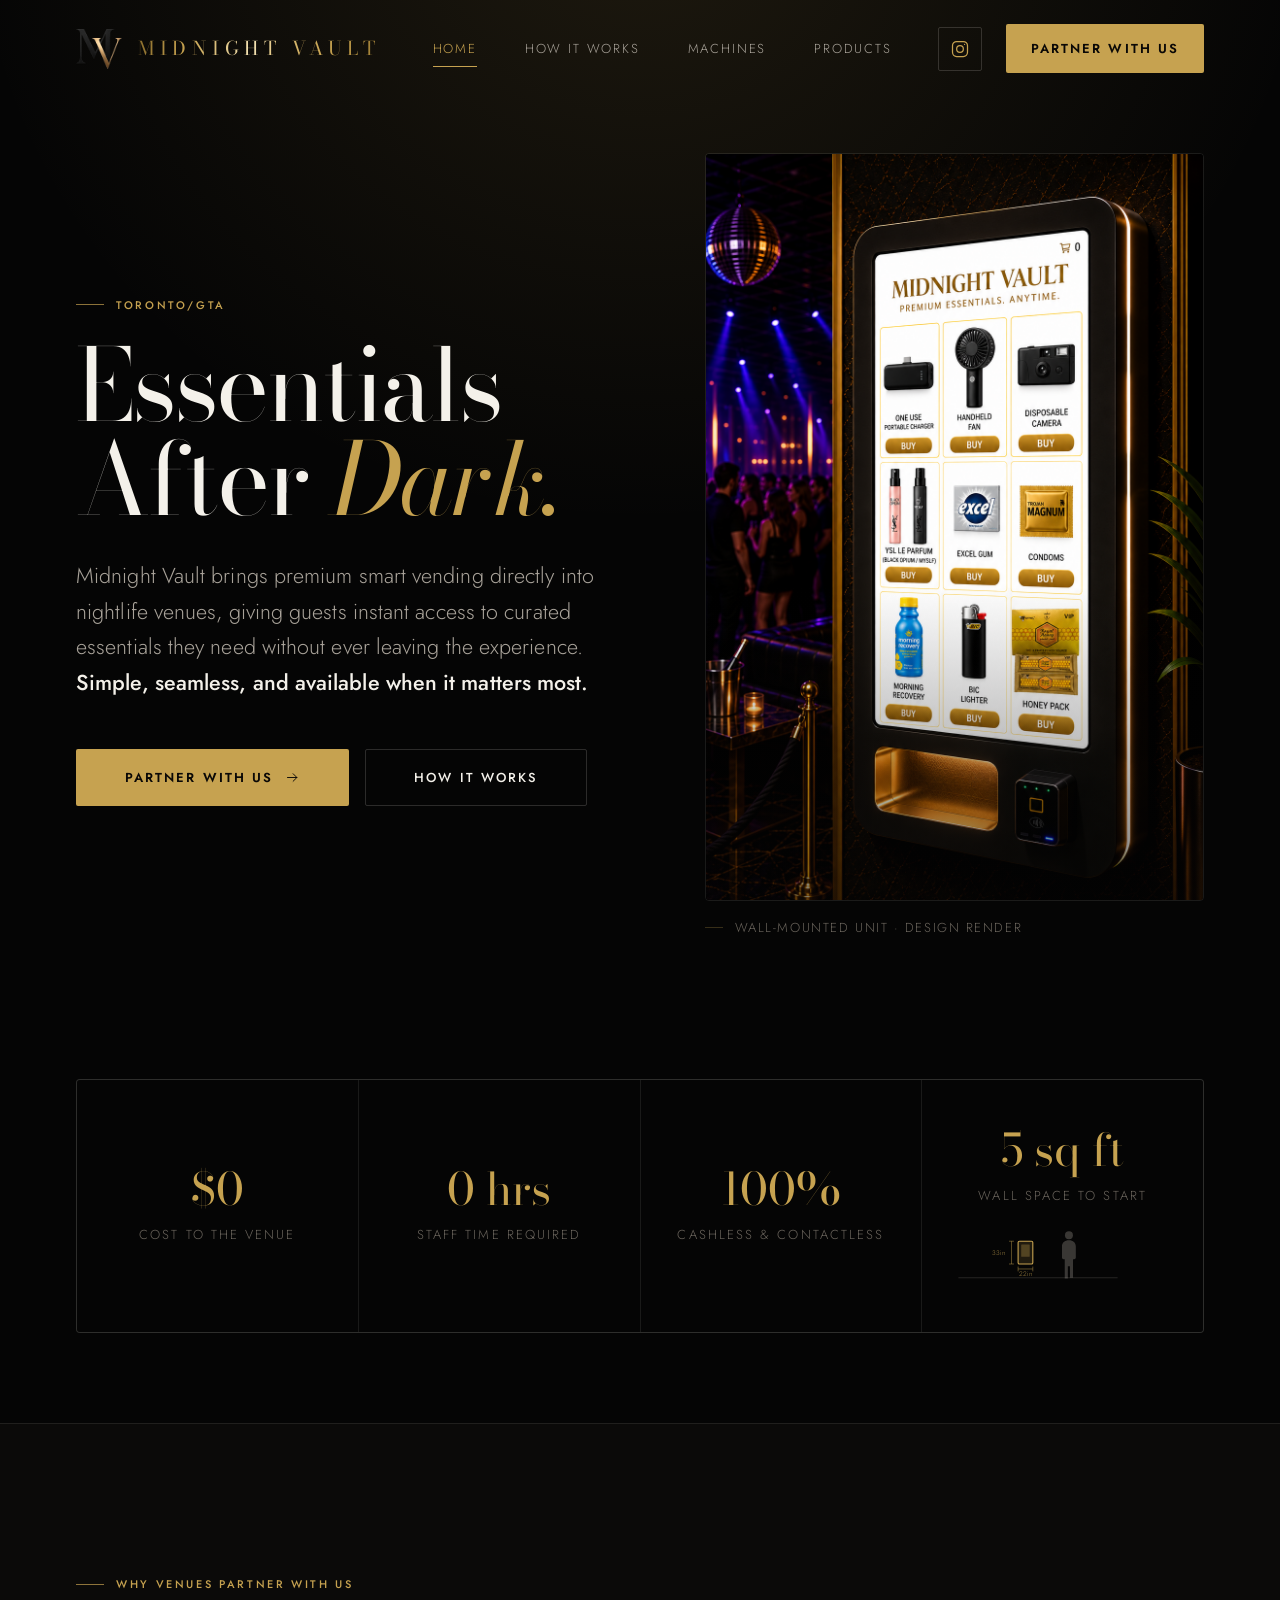
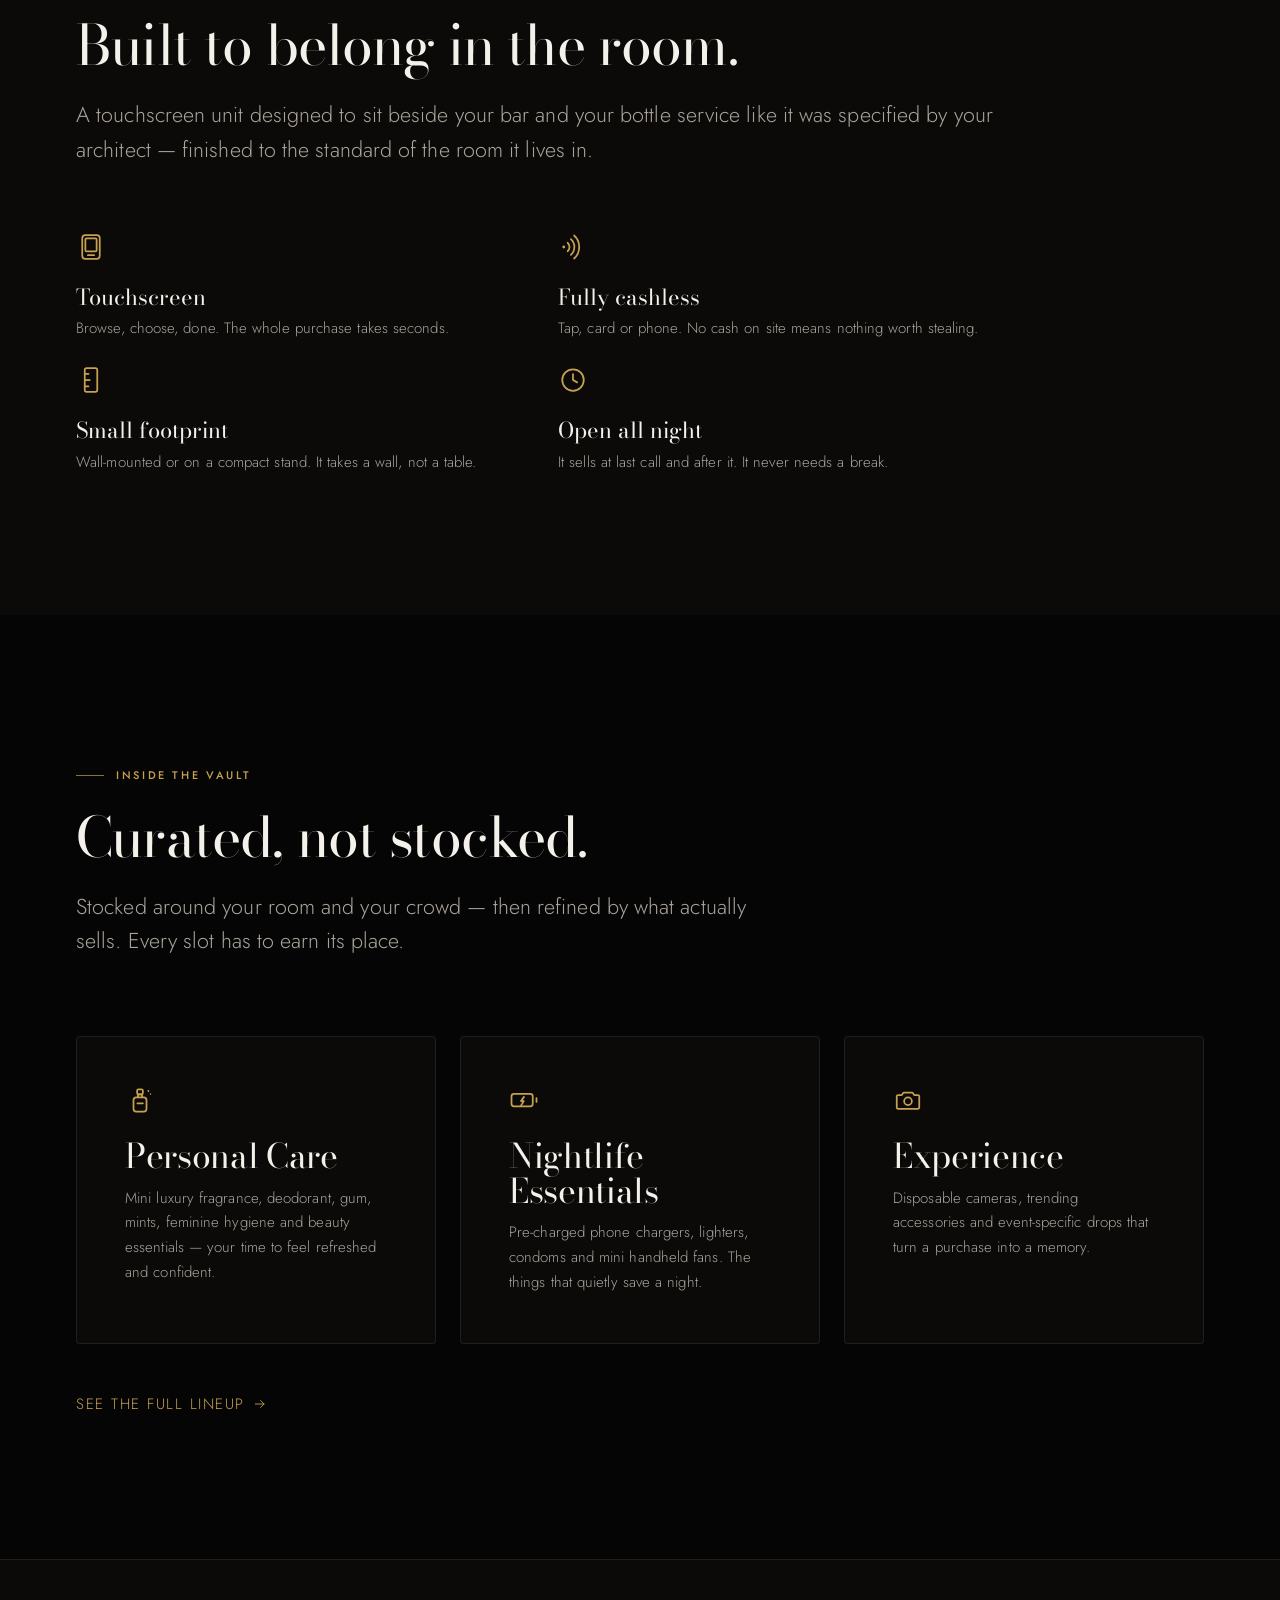
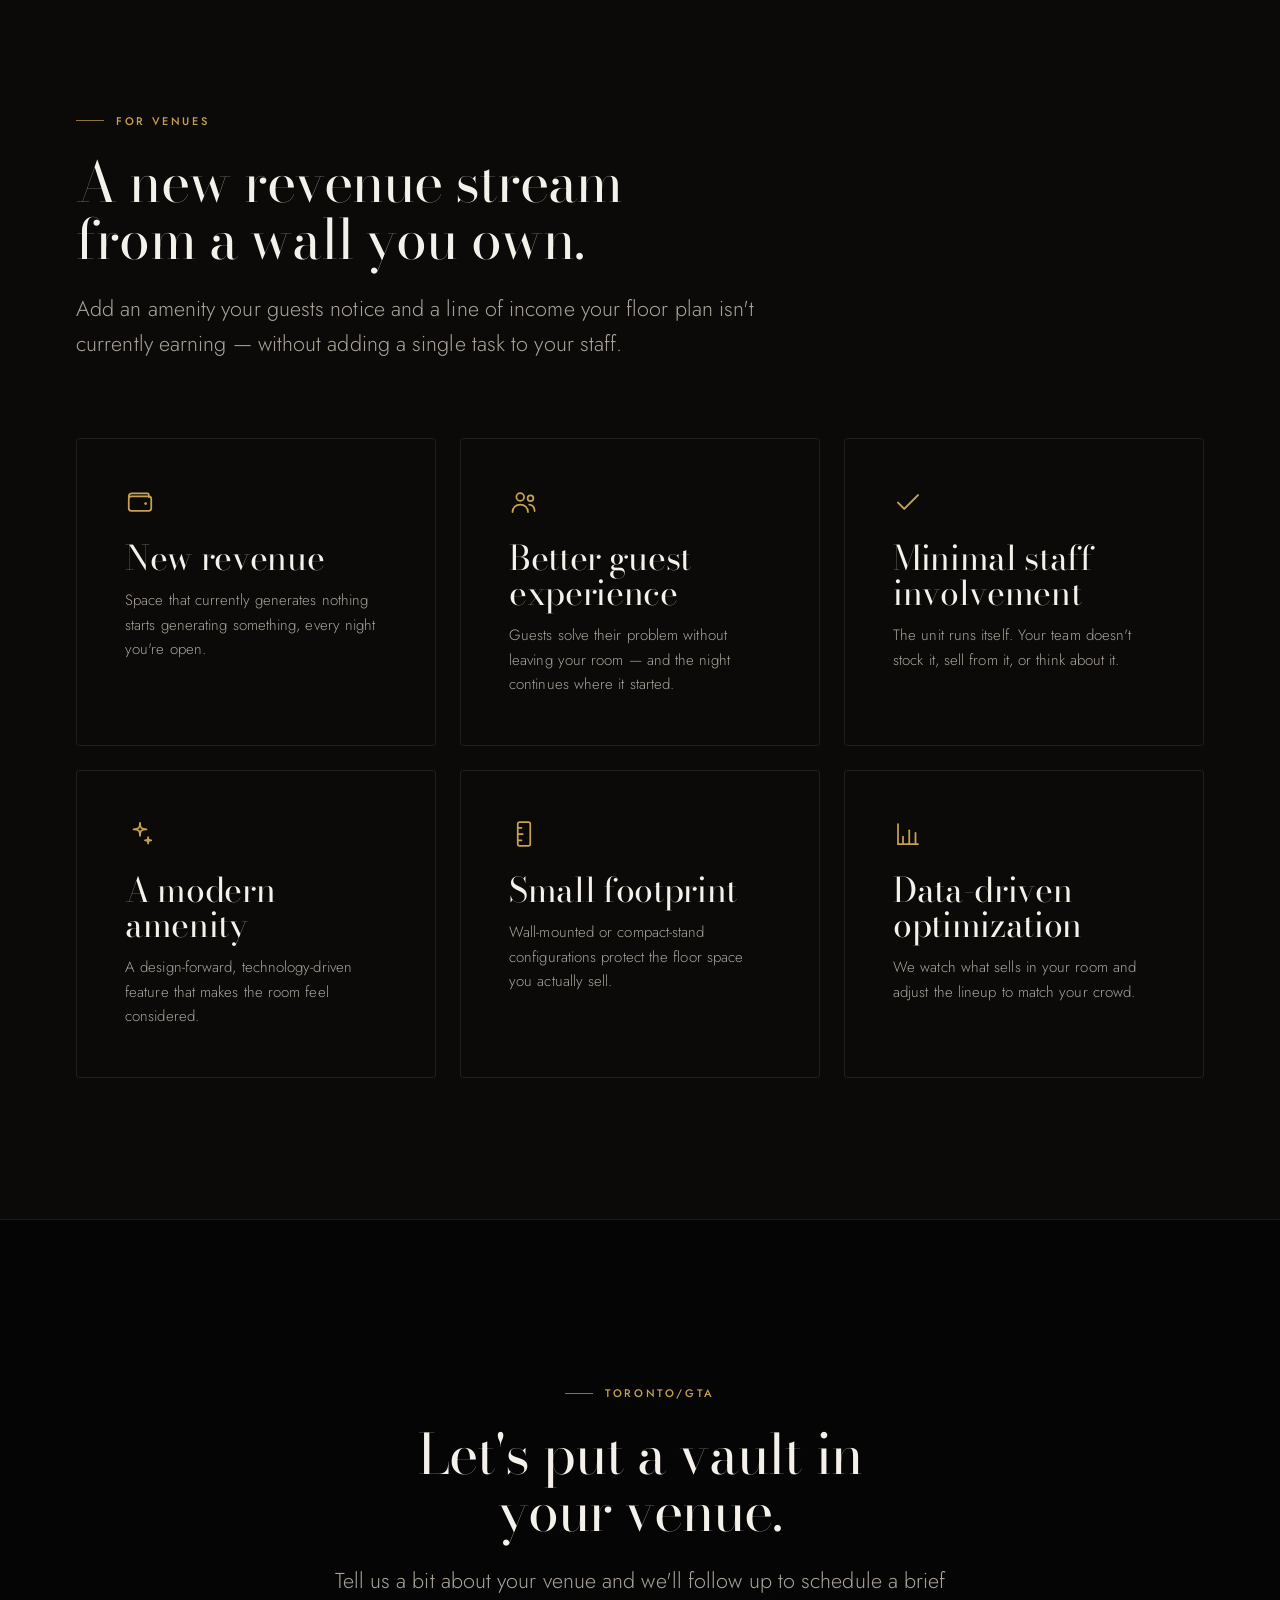
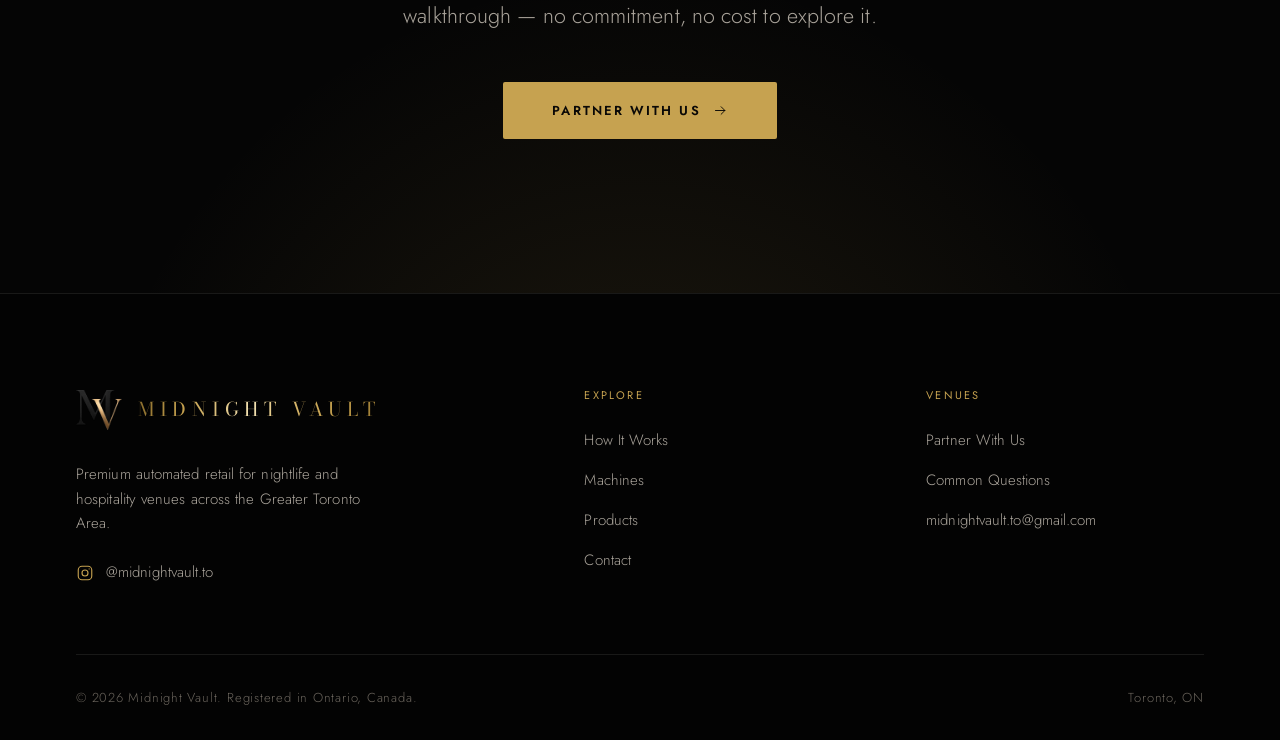
==== commit 051efa95: "Make Instagram visible site-wide: header icon and mobile menu - Instagram icon in the header on ever" ====
--- a/index.html
+++ b/index.html
@@ -60,6 +60,7 @@
       <a href="products.html">Products</a>
     </nav>
     <div class="nav-cta">
+      <a class="nav-social" href="https://www.instagram.com/midnightvault.to/" target="_blank" rel="noopener" aria-label="Follow Midnight Vault on Instagram" title="@midnightvault.to"><svg viewBox="0 0 24 24" fill="none" stroke="currentColor" stroke-width="1.5" stroke-linecap="round" stroke-linejoin="round" aria-hidden="true"><rect x="3" y="3" width="18" height="18" rx="5"/><circle cx="12" cy="12" r="4"/><circle cx="17.5" cy="6.5" r="0.7" fill="currentColor" stroke="none"/></svg></a>
       <a class="btn btn-primary" href="contact.html">Partner With Us</a>
       <button class="nav-toggle" type="button" aria-expanded="false" aria-controls="mobile-menu" aria-label="Menu">
         <span></span><span></span><span></span>
@@ -74,6 +75,7 @@
   <a class="m-link" href="machines.html">Machines</a>
   <a class="m-link" href="products.html">Products</a>
   <a class="m-link" href="contact.html">Contact</a>
+  <a class="m-social" href="https://www.instagram.com/midnightvault.to/" target="_blank" rel="noopener"><svg viewBox="0 0 24 24" fill="none" stroke="currentColor" stroke-width="1.5" stroke-linecap="round" stroke-linejoin="round" aria-hidden="true"><rect x="3" y="3" width="18" height="18" rx="5"/><circle cx="12" cy="12" r="4"/><circle cx="17.5" cy="6.5" r="0.7" fill="currentColor" stroke="none"/></svg><span>@midnightvault.to</span></a>
   <a class="btn btn-primary" href="contact.html">Partner With Us</a>
 </div>
 
--- a/assets/css/style.css
+++ b/assets/css/style.css
@@ -1304,3 +1304,52 @@
 }
 .contact-social a:hover { color: var(--gold); }
 .contact-social svg { width: 16px; height: 16px; color: var(--gold); flex: none; }
+
+/* Instagram in the header — on every page, pinned while scrolling.
+   Sized to match the menu toggle so the two read as one set on mobile. */
+.nav-social {
+  display: inline-flex; align-items: center; justify-content: center;
+  width: 44px; height: 44px; flex: none;
+  border: 1px solid var(--line-strong);
+  border-radius: var(--radius);
+  color: var(--gold);
+  transition: border-color var(--dur) var(--ease), background var(--dur) var(--ease),
+              transform var(--dur) var(--ease);
+}
+.nav-social svg { width: 20px; height: 20px; }
+.nav-social:hover {
+  border-color: var(--gold);
+  background: var(--gold-veil);
+  transform: translateY(-1px);
+}
+
+/* Instagram in the mobile menu */
+.mobile-menu a.m-social {
+  display: inline-flex; align-items: center; gap: var(--s3);
+  margin-top: var(--s6);
+  font-size: var(--fs-body);
+  letter-spacing: 0.02em;
+  color: var(--text-2);
+  transition: color var(--dur) var(--ease);
+}
+.mobile-menu a.m-social svg { width: 24px; height: 24px; color: var(--gold); flex: none; }
+.mobile-menu a.m-social:hover { color: var(--gold); }
+
+@media (max-width: 860px) {
+  .nav-cta { gap: var(--s3); }
+}
+
+/* Mobile menu Instagram link — 44px tall tap target */
+.mobile-menu a.m-social { padding-block: var(--s2); }
+
+/* Narrow phones: logo + Instagram + menu toggle must share one row
+   without pushing the toggle off-screen. */
+@media (max-width: 420px) {
+  .logo { gap: var(--s3); }
+  .logo-name { font-size: 0.875rem; letter-spacing: 0.18em; }
+  .nav-cta { gap: var(--s2); }
+}
+@media (max-width: 360px) {
+  .logo-mark { width: 34px; }
+  .logo-name { font-size: 0.75rem; letter-spacing: 0.14em; }
+}
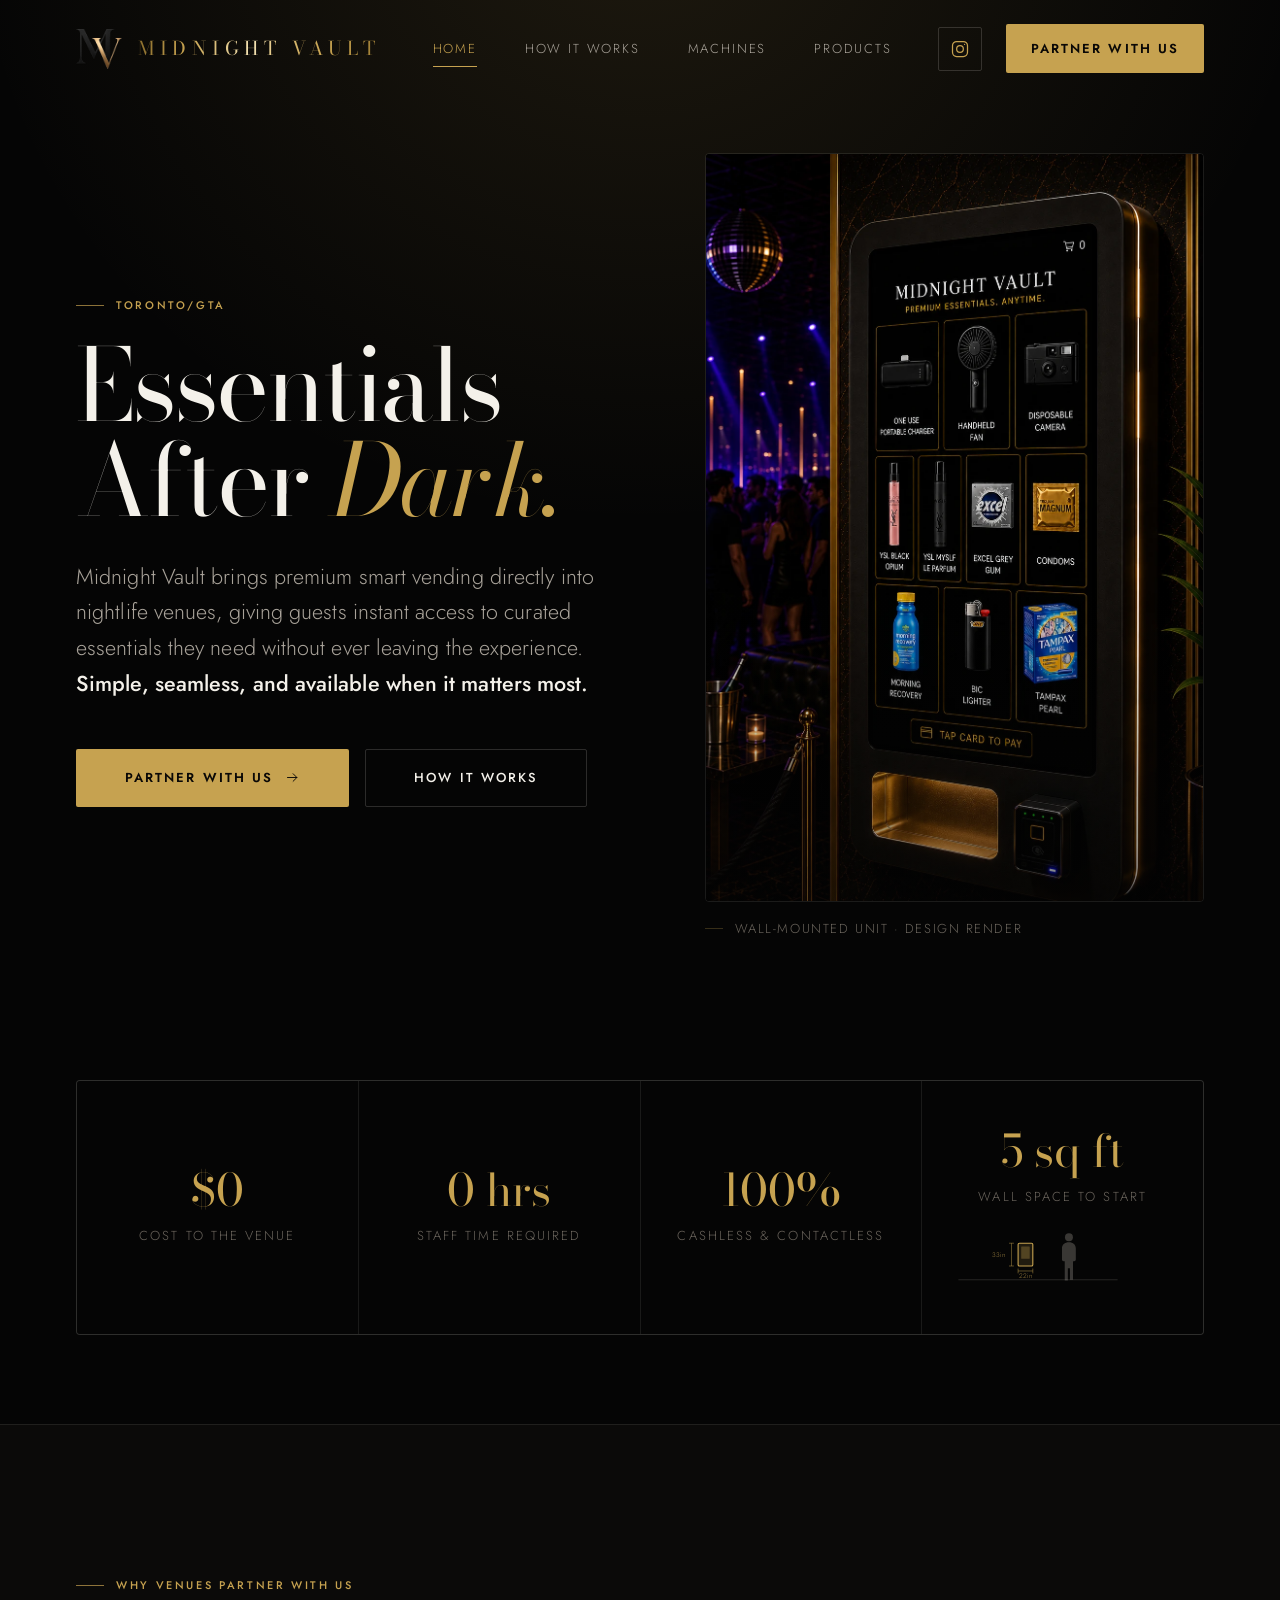
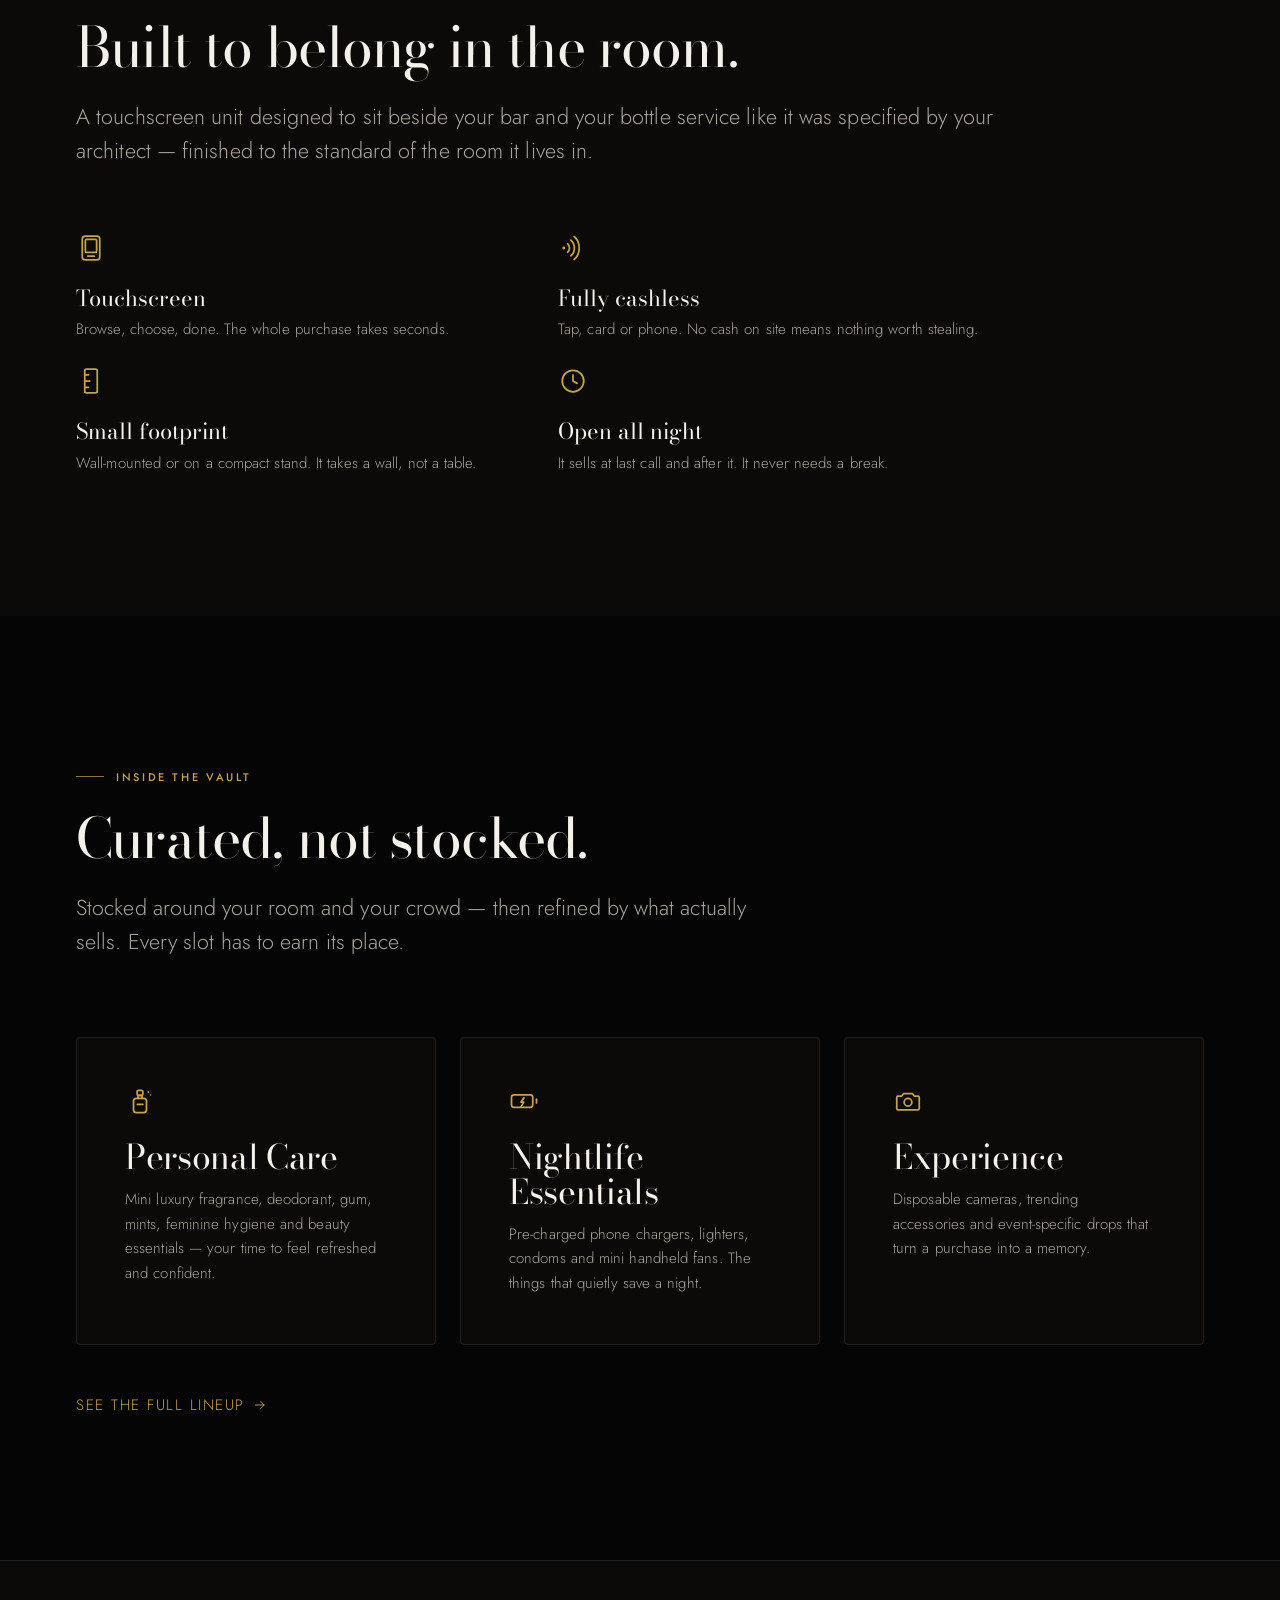
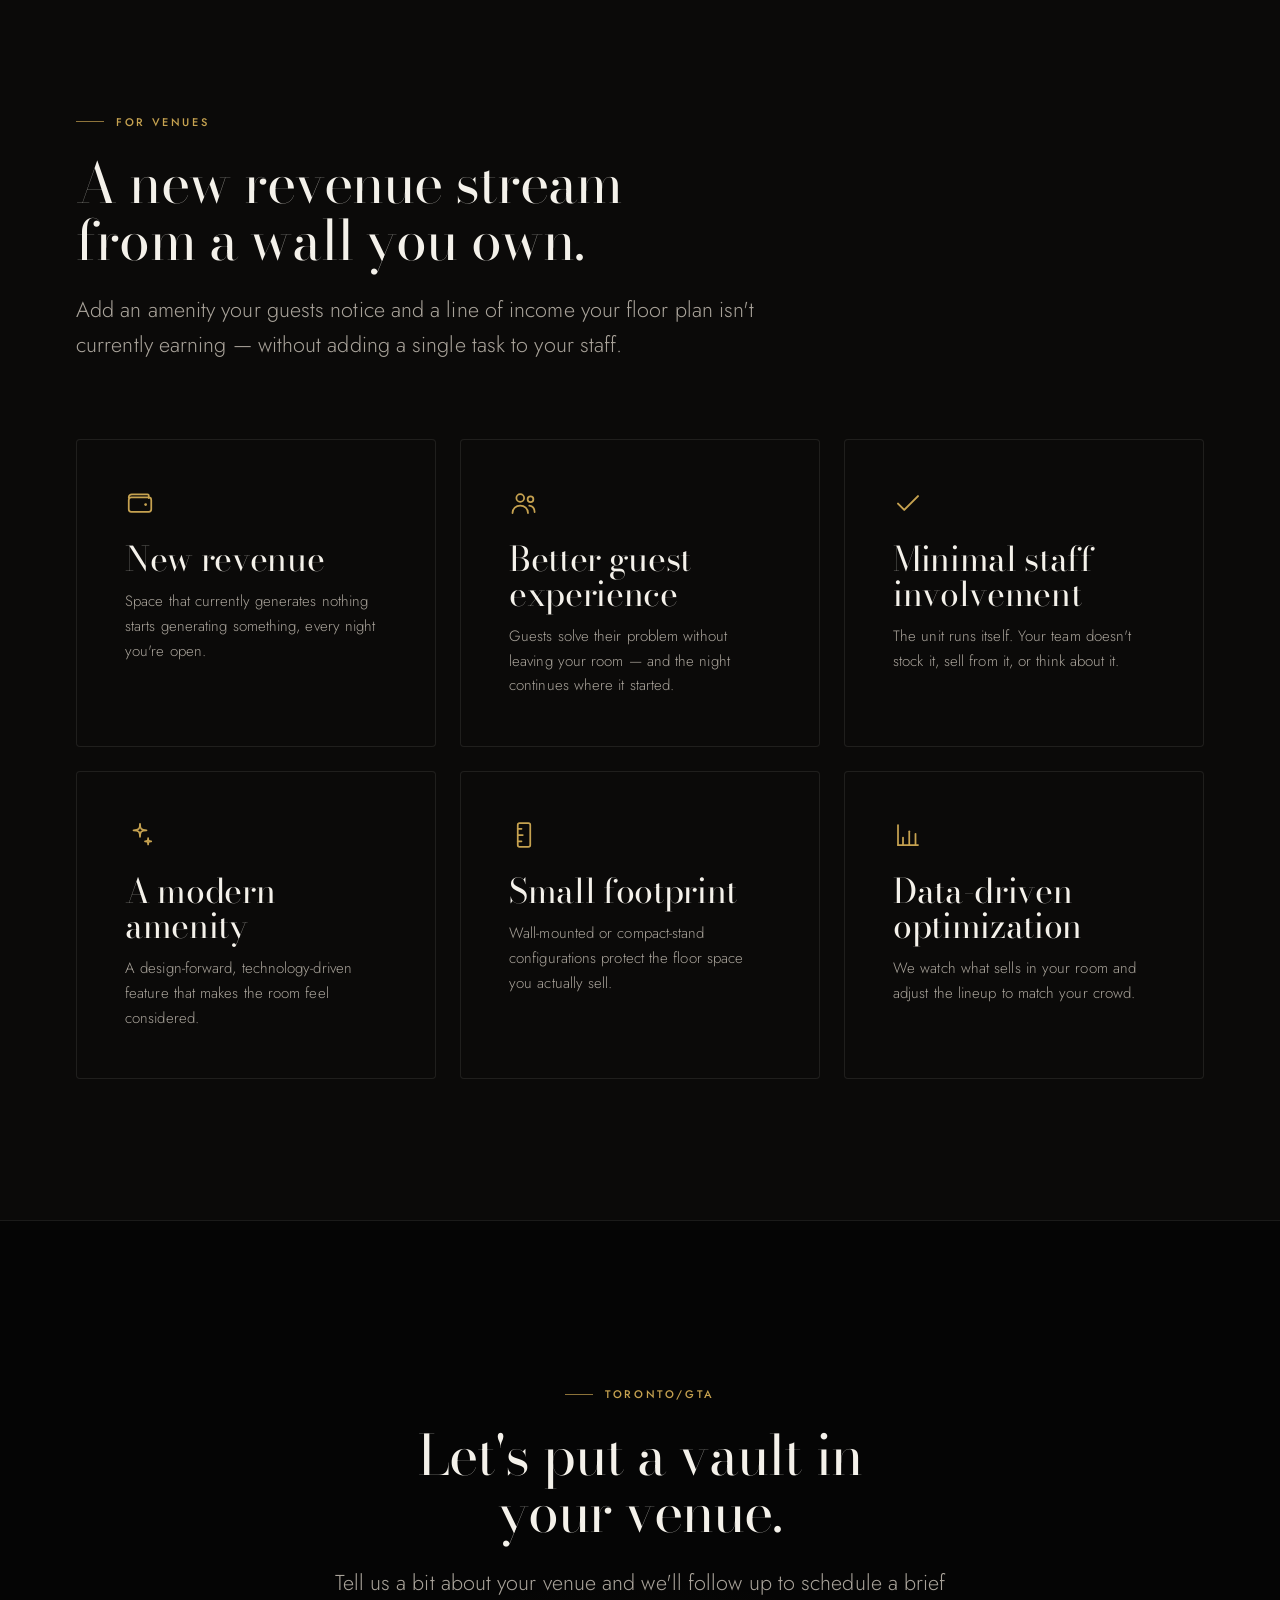
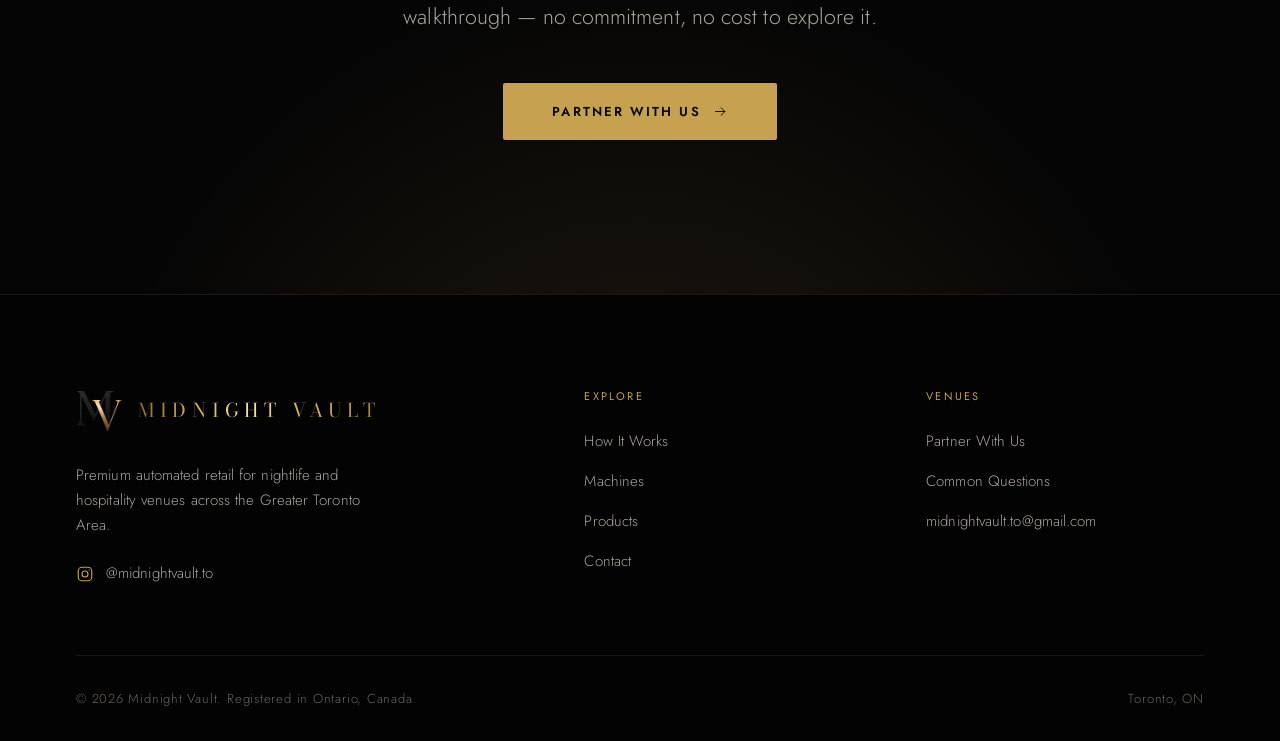
==== commit 51eb3245: "New homepage hero render Replaces the hero machine image with the updated render (gold-framed unit, " ====
--- a/index.html
+++ b/index.html
@@ -6,10 +6,20 @@
 <title>Midnight Vault — Premium Vending for Toronto Nightlife Venues</title>
 <meta name="description" content="Midnight Vault installs premium touchscreen vending machines inside Toronto bars, clubs and lounges. Stocked with the essentials guests need mid-night. No cost to the venue, no work for your staff.">
 <meta name="theme-color" content="#050505">
-<link rel="icon" href="assets/img/favicon.svg" type="image/svg+xml">
-<meta property="og:title" content="Midnight Vault — Essentials. Elevated.">
+<link rel="icon" href="favicon.ico" sizes="16x16 32x32 48x48">
+<link rel="icon" type="image/png" sizes="192x192" href="assets/img/icon-192.png">
+<link rel="apple-touch-icon" href="assets/img/apple-touch-icon.png">
+<link rel="manifest" href="manifest.webmanifest">
+<meta property="og:site_name" content="Midnight Vault">
+<meta property="og:title" content="Midnight Vault — Essentials After Dark">
 <meta property="og:description" content="Premium automated retail for Toronto nightlife venues. We install, stock and run it. You earn from the space.">
 <meta property="og:type" content="website">
+<meta property="og:url" content="https://midnightvault.ca/">
+<meta property="og:image" content="https://midnightvault.ca/assets/img/og-image.png">
+<meta property="og:image:width" content="600">
+<meta property="og:image:height" content="600">
+<meta property="og:image:alt" content="Midnight Vault MV monogram">
+<meta name="twitter:card" content="summary">
 <link rel="preconnect" href="https://fonts.googleapis.com">
 <link rel="preconnect" href="https://fonts.gstatic.com" crossorigin>
 <link href="https://fonts.googleapis.com/css2?family=Bodoni+Moda:ital,opsz,wght@0,6..96,400;0,6..96,500;1,6..96,400&family=Jost:wght@300;400;500;600&display=swap" rel="stylesheet">
@@ -102,9 +112,9 @@
 
         <div class="hero-media reveal" data-delay="2">
           <div class="machine-frame">
-            <img src="assets/img/machine-wall-mounted.png"
-                 alt="Midnight Vault wall-mounted touchscreen vending machine inside a nightclub, its screen showing a grid of essentials — portable charger, handheld fan, disposable camera, fragrance, gum, condoms, recovery drink, lighter and a honey pack."
-                 width="1024" height="1536" fetchpriority="high">
+            <img src="assets/img/machine-hero.webp"
+                 alt="Midnight Vault wall-mounted touchscreen vending machine inside a nightclub, its screen showing a grid of essentials — portable charger, handheld fan, disposable camera, fragrance, gum, condoms, recovery drink, lighter and period products."
+                 width="1023" height="1537" fetchpriority="high">
           </div>
           <p class="machine-caption">Wall-mounted unit · design render</p>
         </div>
--- a/assets/css/style.css
+++ b/assets/css/style.css
@@ -1353,3 +1353,17 @@
   .logo-mark { width: 34px; }
   .logo-name { font-size: 0.75rem; letter-spacing: 0.14em; }
 }
+
+/* Age flag on a product name (Mystery Bag) */
+.product-flag {
+  display: inline-block;
+  margin-left: var(--s2);
+  padding: 2px 7px;
+  font-size: 0.625rem;
+  font-weight: 500;
+  letter-spacing: 0.14em;
+  color: var(--gold);
+  border: 1px solid var(--gold-line);
+  border-radius: 2px;
+  vertical-align: middle;
+}
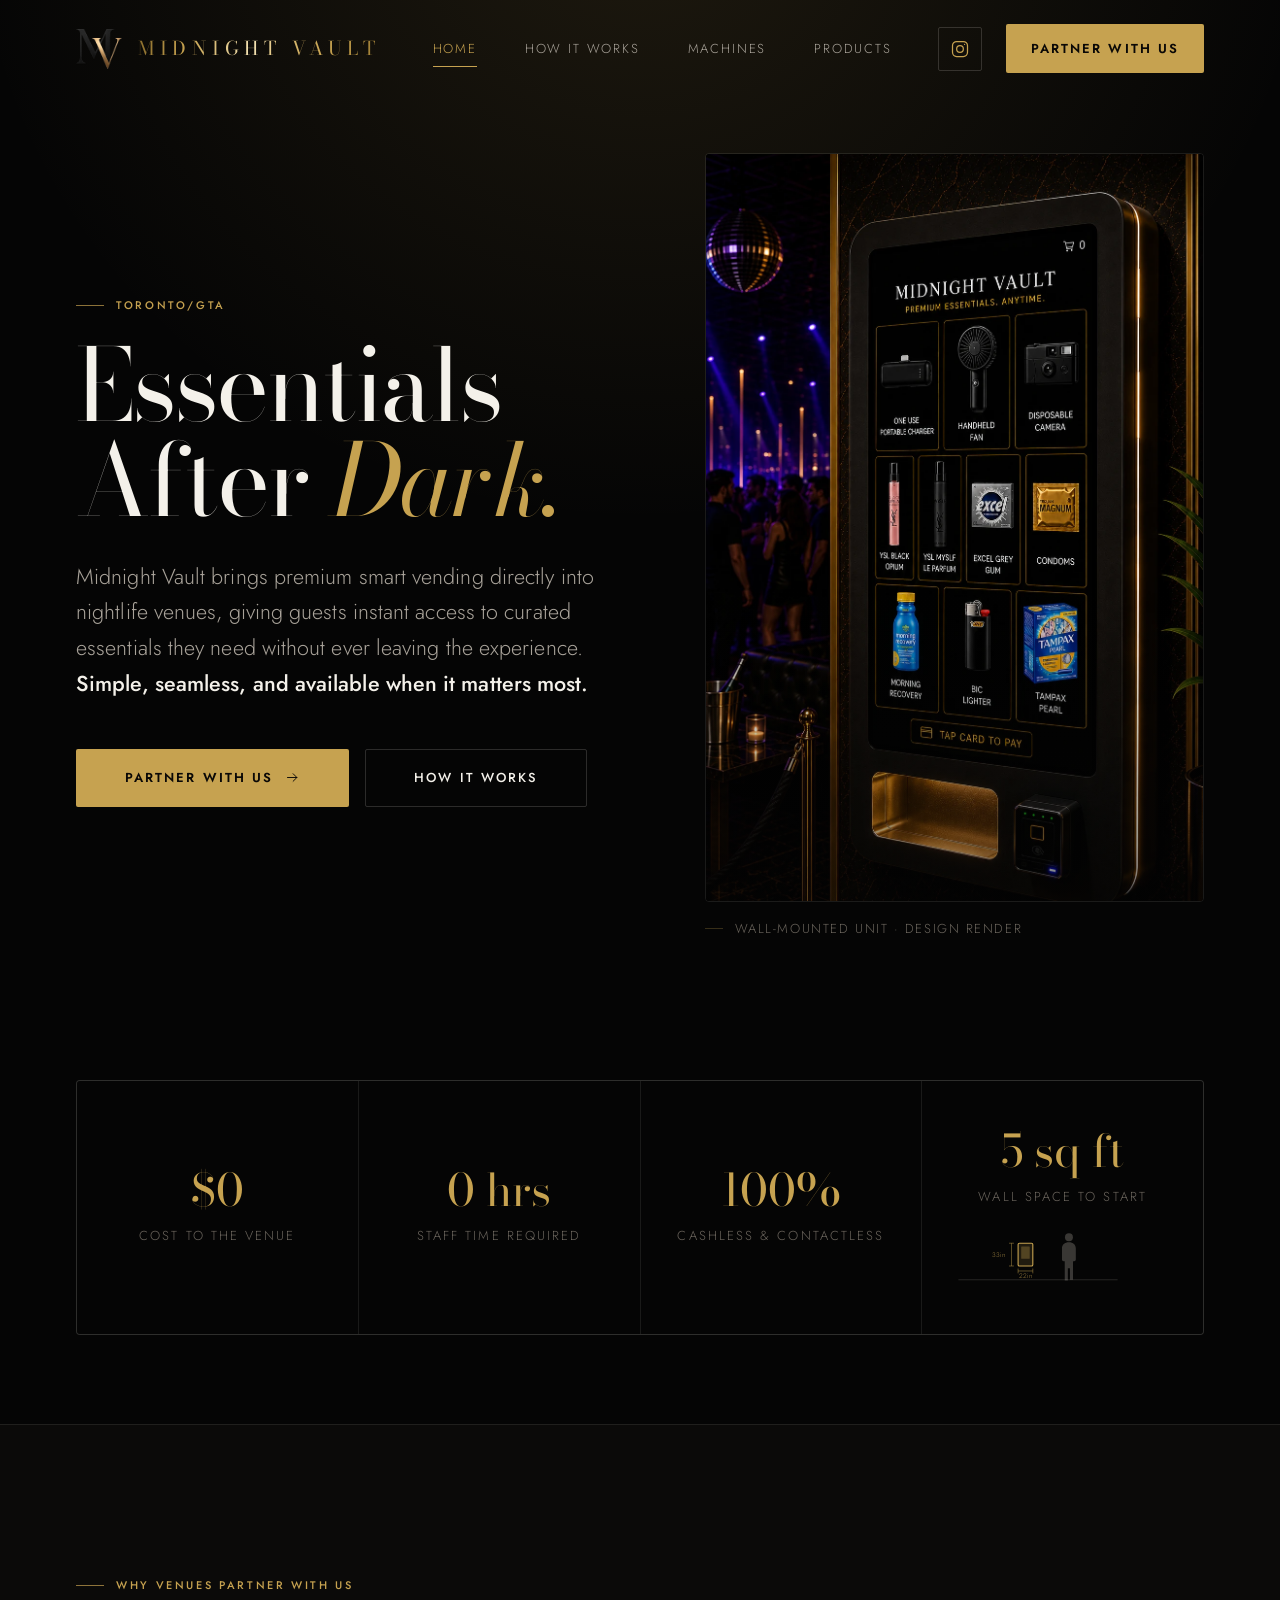
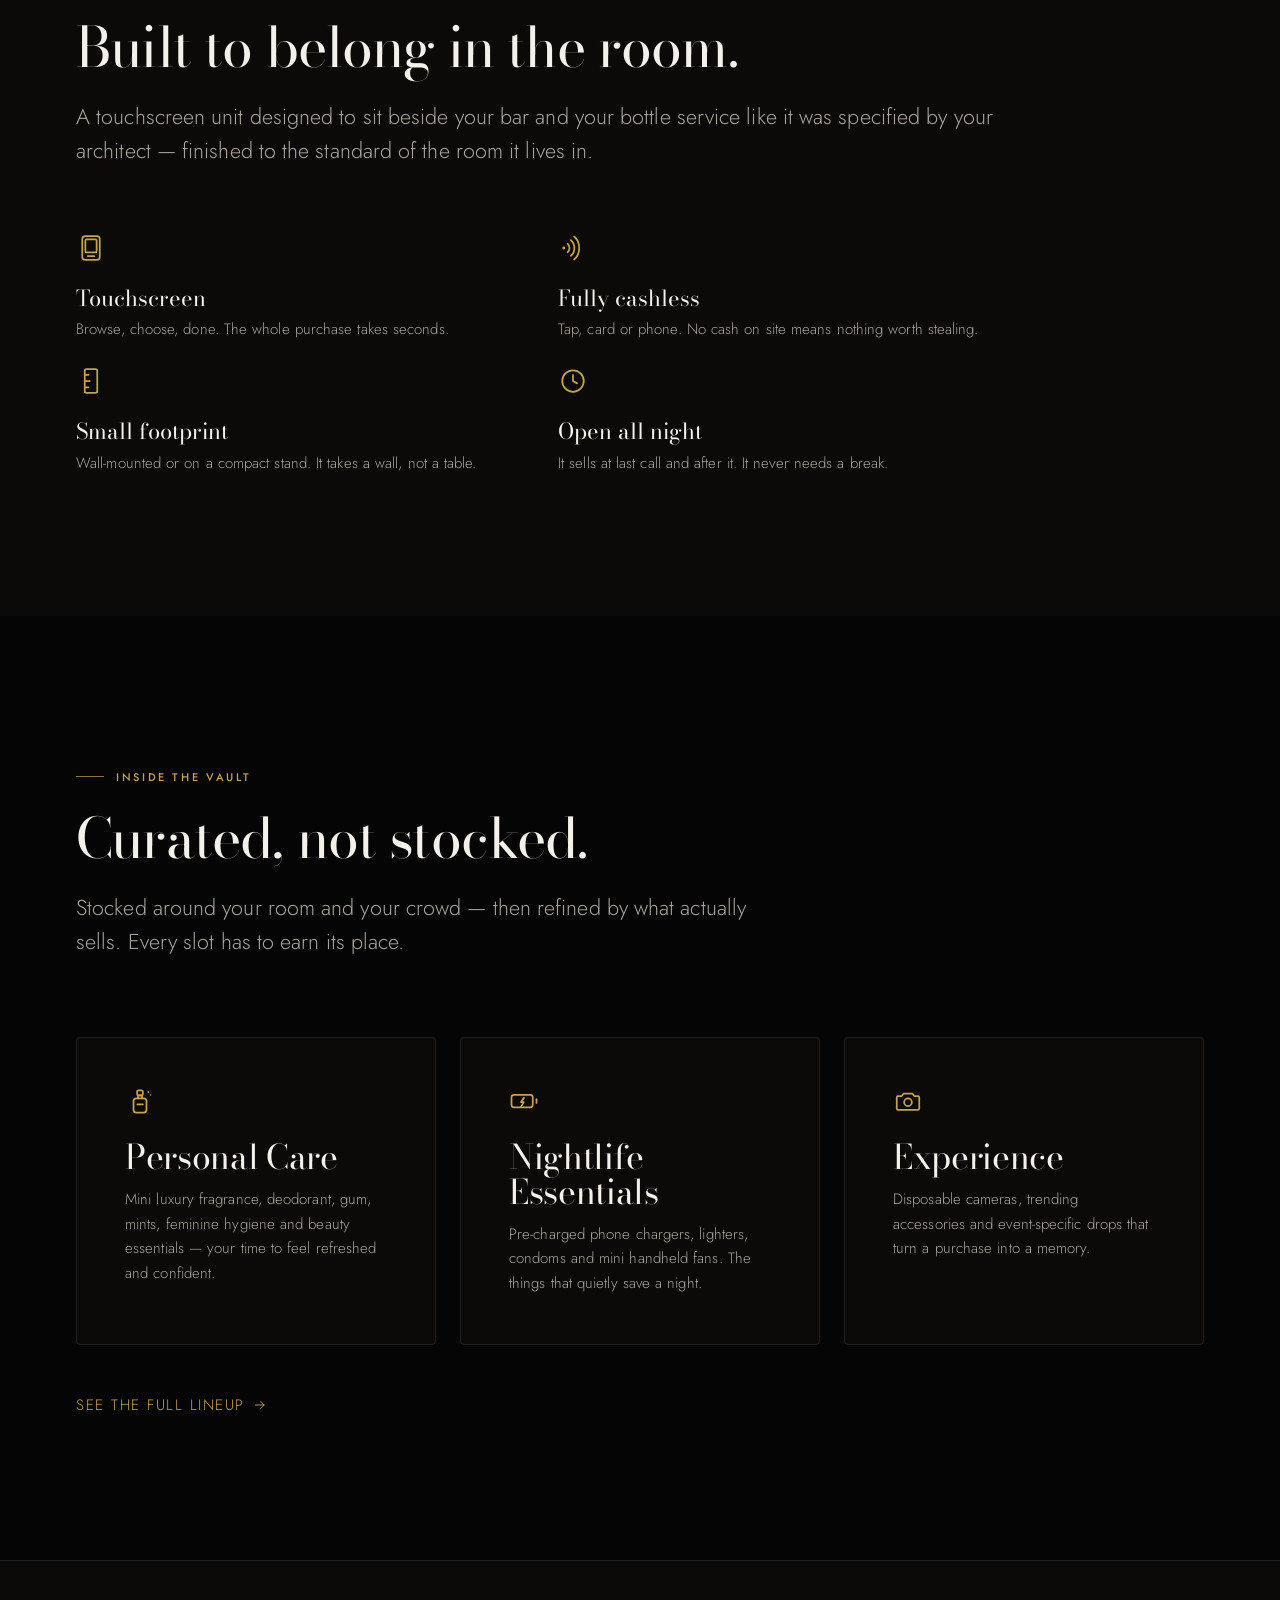
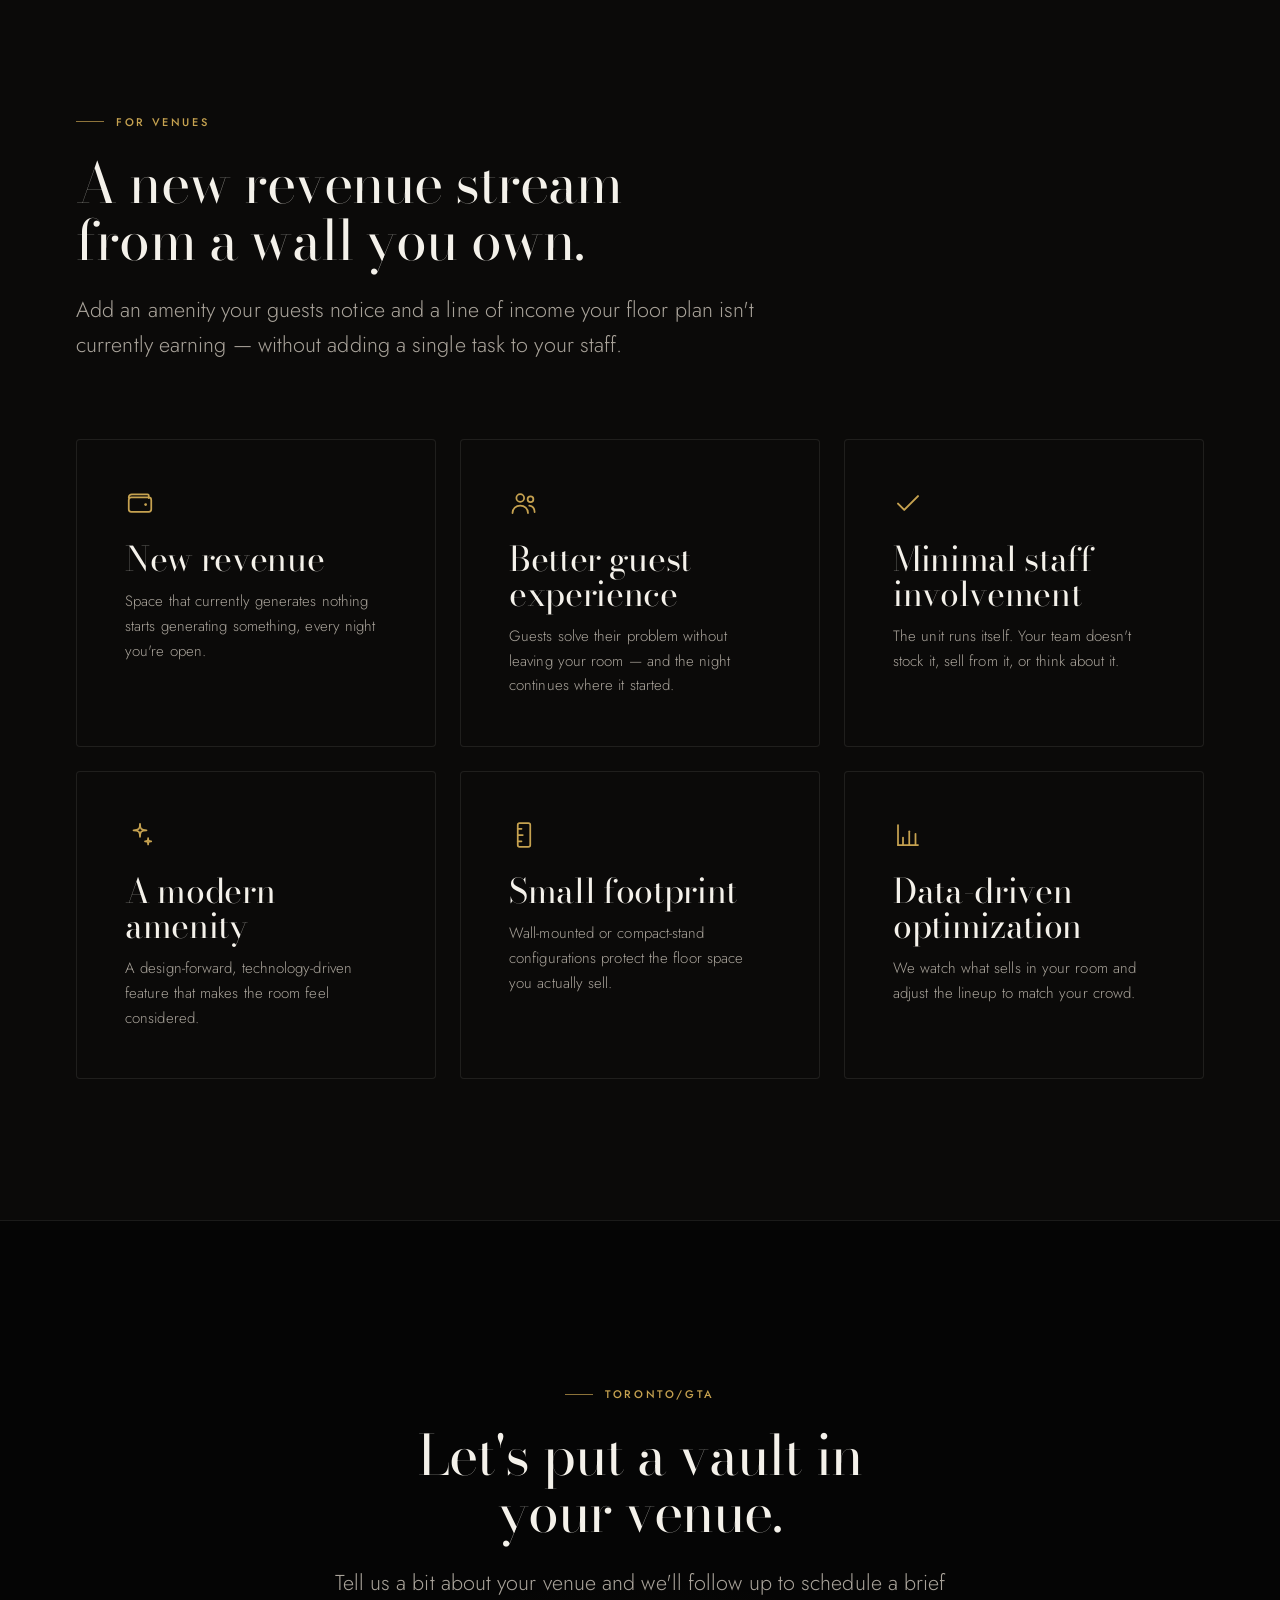
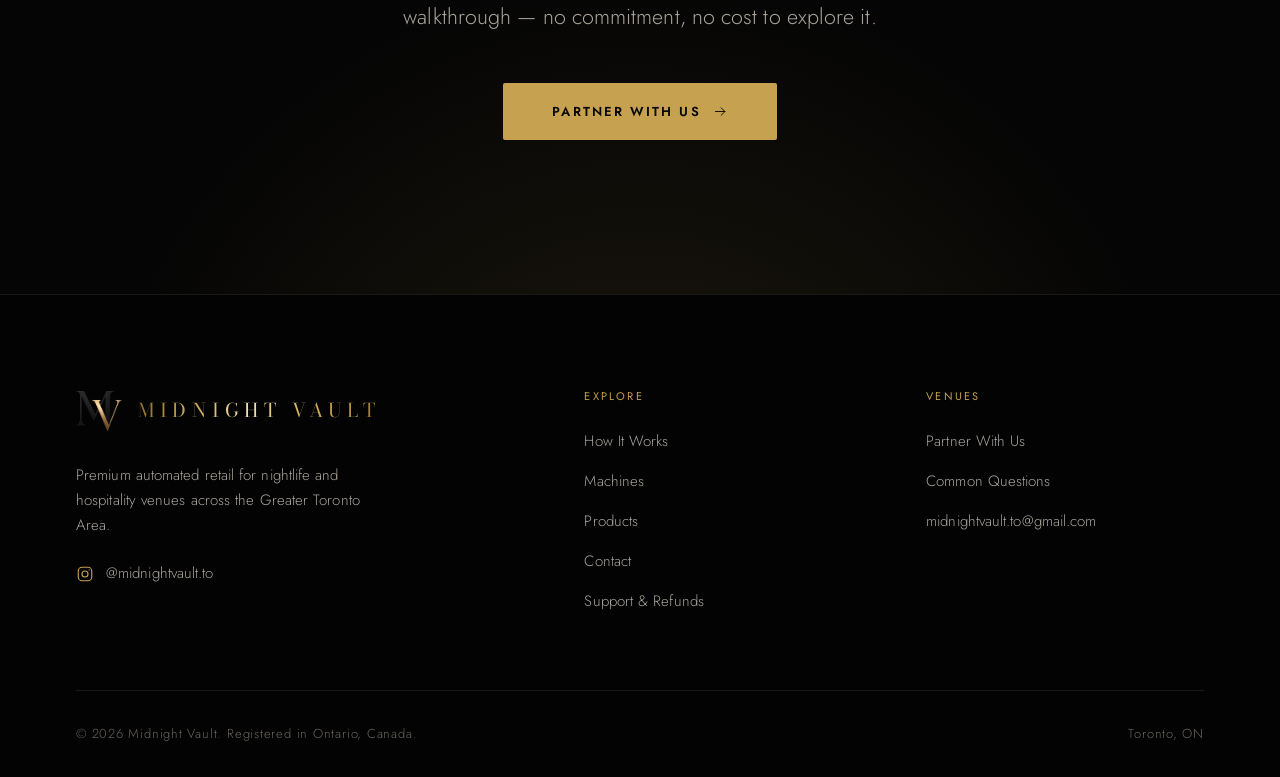
==== commit adb08376: "Add Support & Refunds page Customer-facing page for unsuccessful vends, wrong or damaged items, dupl" ====
--- a/index.html
+++ b/index.html
@@ -295,6 +295,7 @@
           <li><a href="machines.html">Machines</a></li>
           <li><a href="products.html">Products</a></li>
           <li><a href="contact.html">Contact</a></li>
+          <li><a href="support.html">Support &amp; Refunds</a></li>
         </ul>
       </div>
       <div class="footer-col">
--- a/assets/css/style.css
+++ b/assets/css/style.css
@@ -872,13 +872,6 @@
   position: relative;
   display: flex; justify-content: center;
 }
-/* Pool of light behind the unit so it doesn't float on flat black */
-.spec-media::before {
-  content: "";
-  position: absolute; inset: 6% 0 0;
-  background: radial-gradient(ellipse 62% 52% at 50% 46%, var(--gold-veil), transparent 70%);
-  pointer-events: none;
-}
 /* Units render at heights proportional to their real ones (33.3in vs 40.5in)
    so the page never implies the two machines are the same size. */
 .spec-media { --unit-scale: 1; }
@@ -1367,3 +1360,12 @@
   border-radius: 2px;
   vertical-align: middle;
 }
+
+/* "optional" marker on a form label — the quiet counterpart to .req */
+.field .opt {
+  margin-left: var(--s2);
+  font-size: var(--fs-xs);
+  letter-spacing: 0.1em;
+  text-transform: uppercase;
+  color: var(--text-3);
+}
